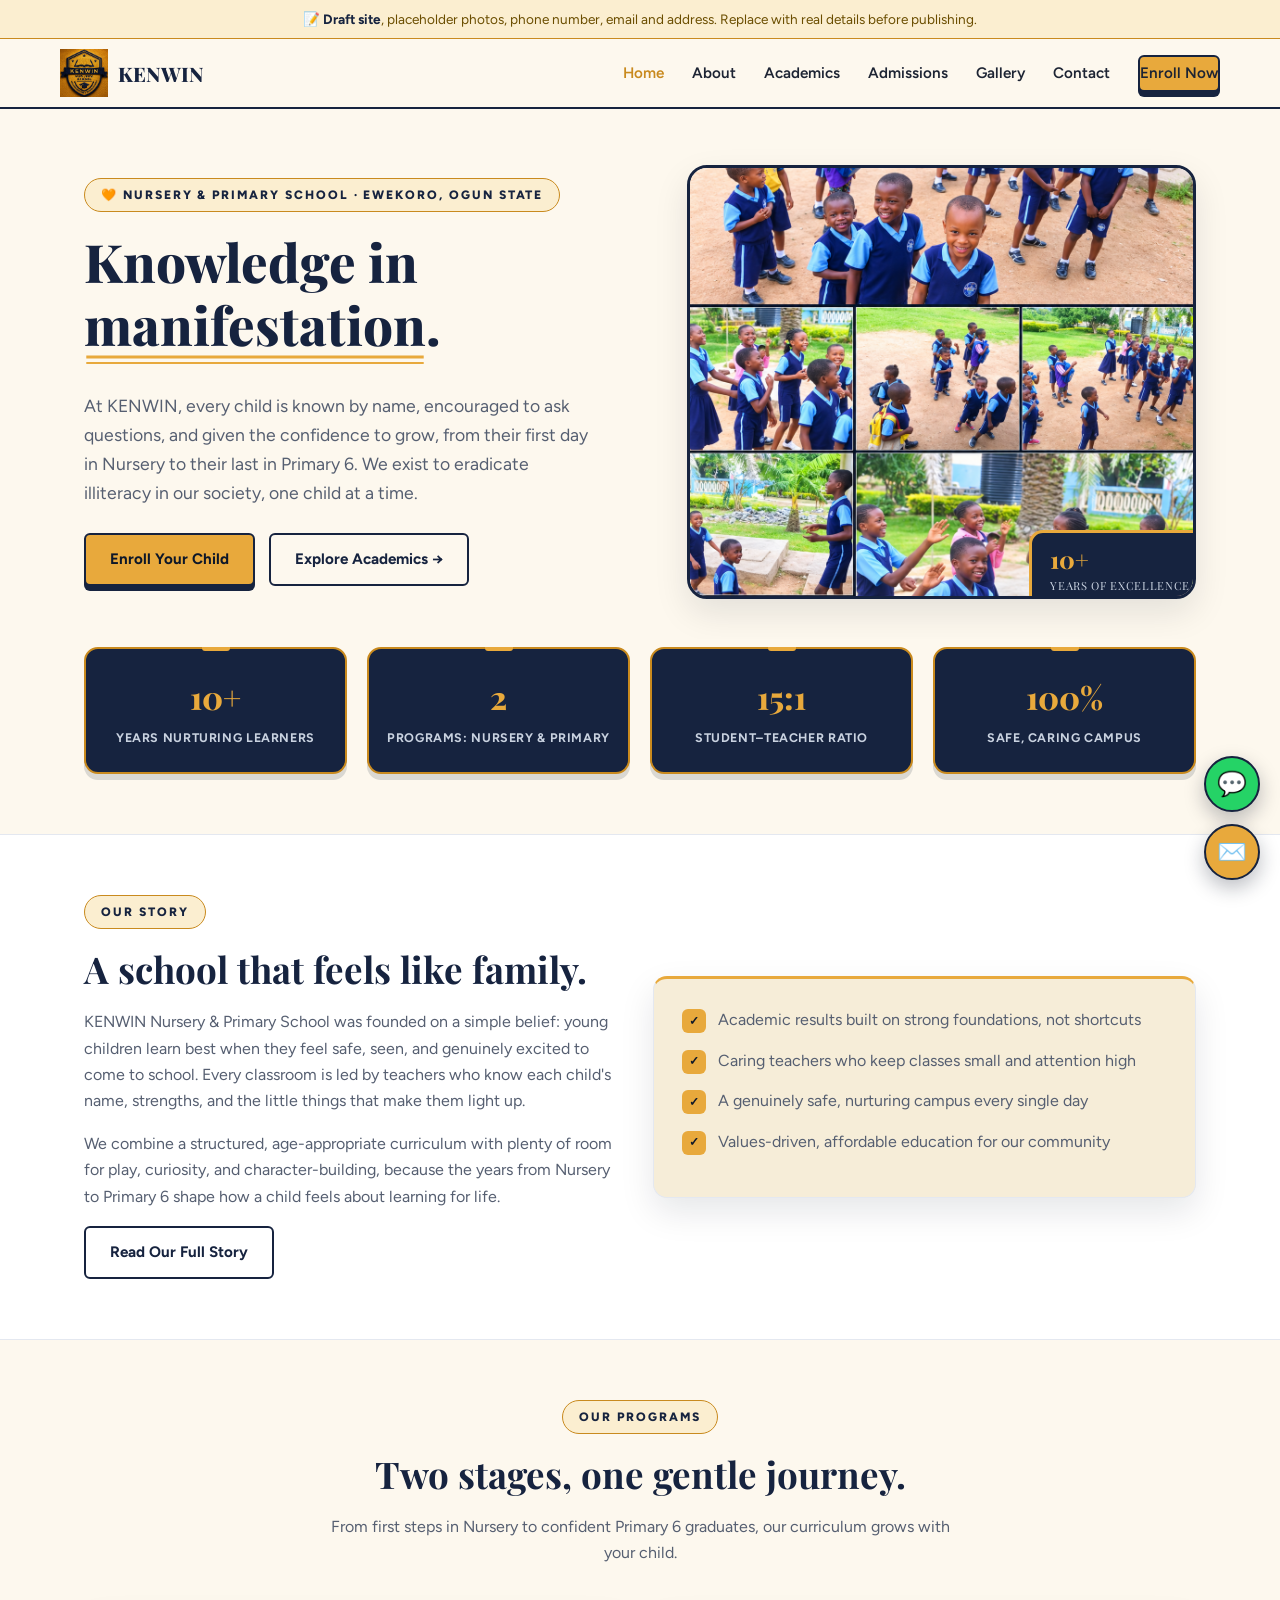
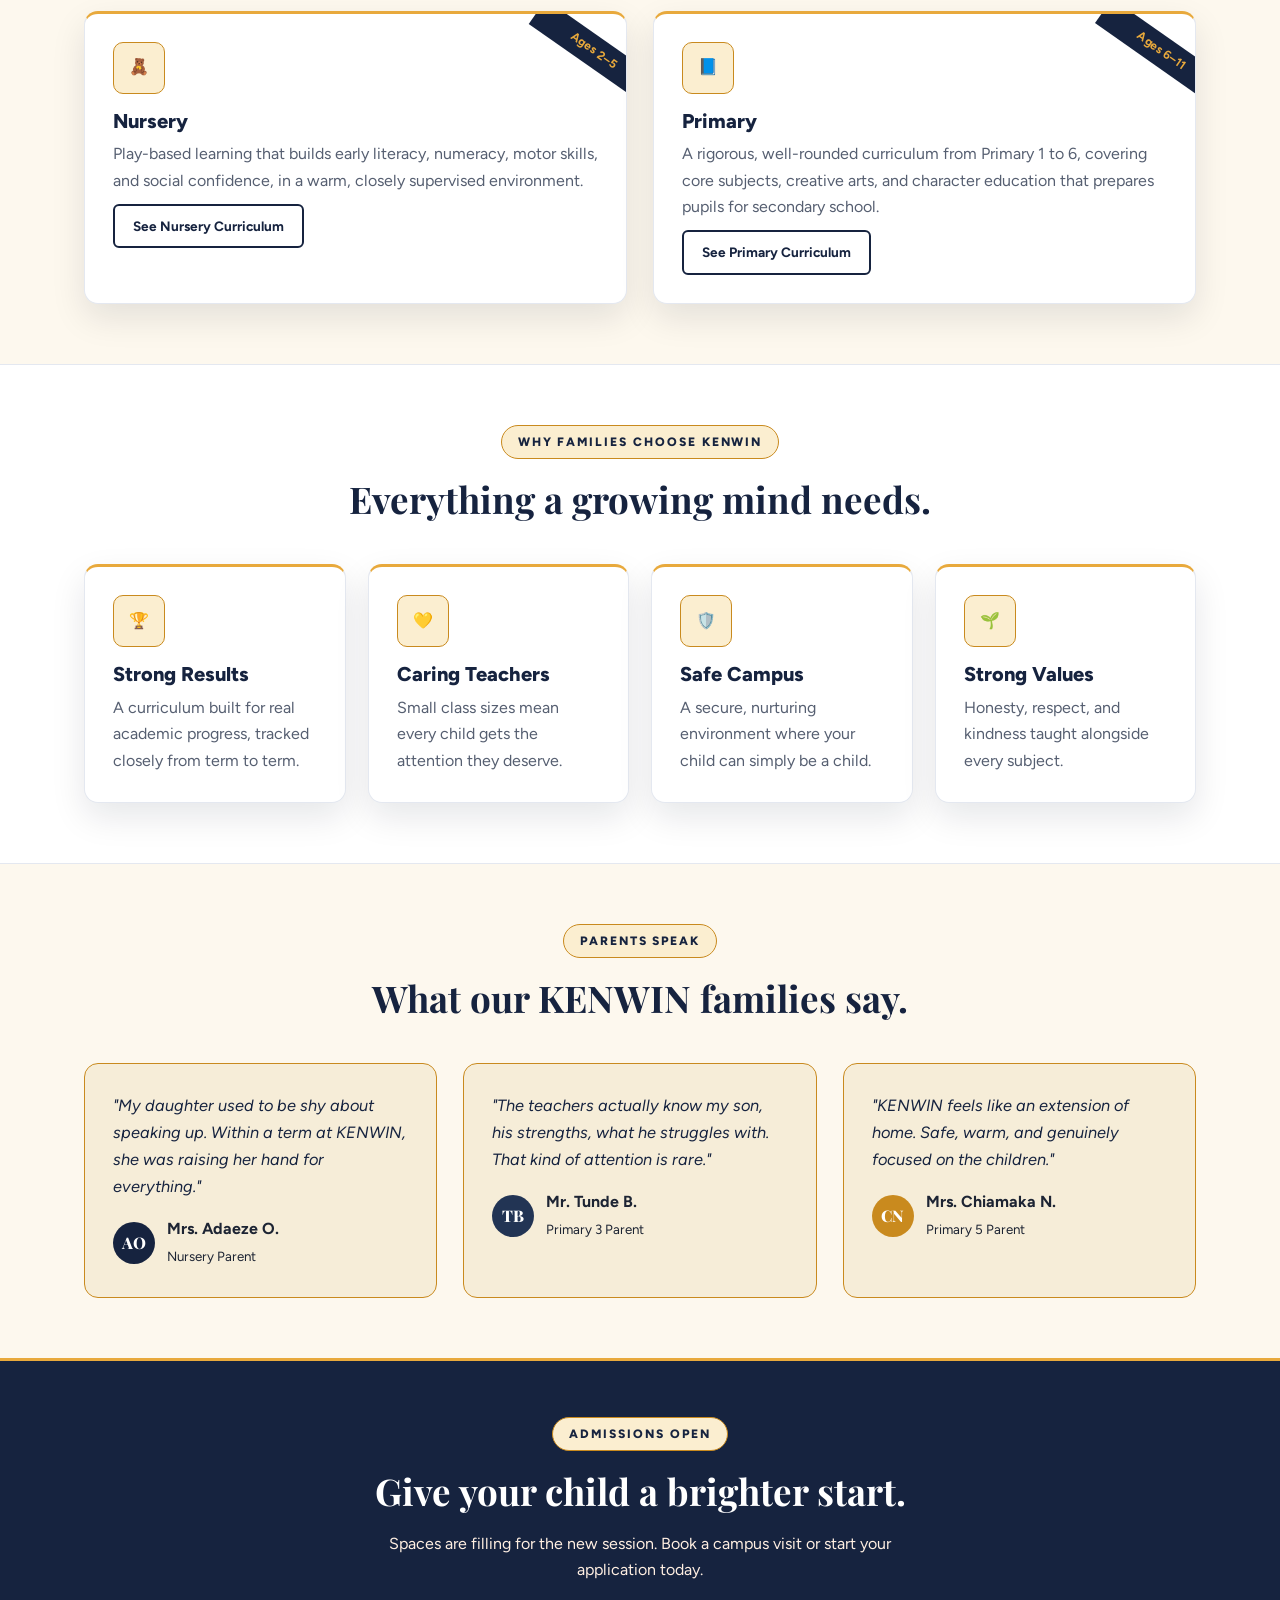
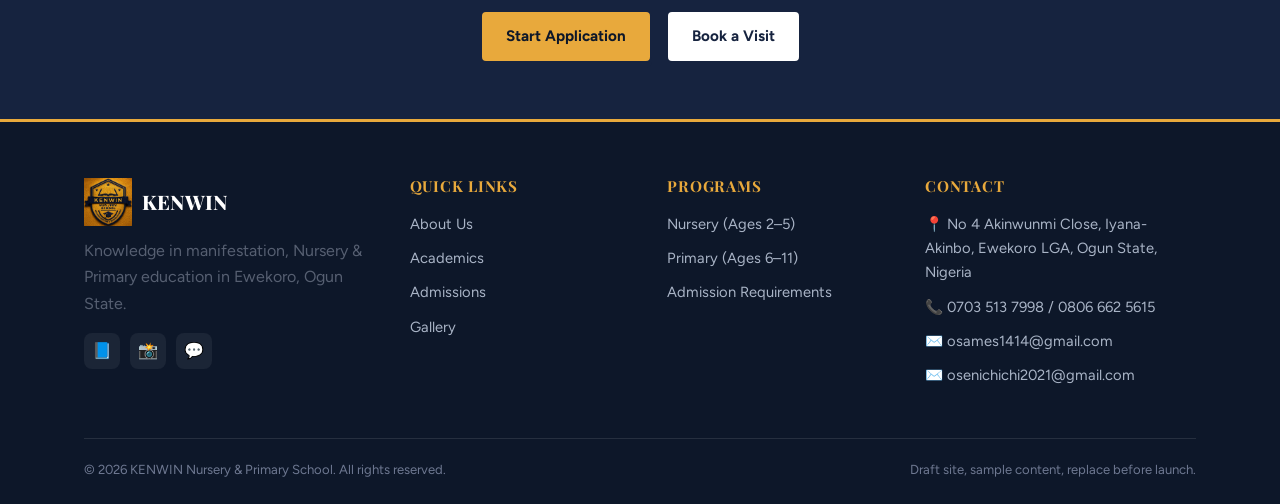
==== index.html @ 1dfef165 "Sync gallery, about, academics, and homepage hero image" ====
<!DOCTYPE html>
<html lang="en">
<head>
<meta charset="UTF-8">
<meta name="viewport" content="width=device-width, initial-scale=1.0">
<title>KENWIN Nursery & Primary School | Knowledge in Manifestation</title>
<meta name="description" content="KENWIN Nursery & Primary School, a warm, nurturing school in Ewekoro, Ogun State on a mission to eradicate illiteracy in our society.">
<link rel="preconnect" href="https://fonts.googleapis.com">
<link href="https://fonts.googleapis.com/css2?family=Playfair+Display:wght@700;800;900&family=Figtree:wght@400;500;600;700;800&display=swap" rel="stylesheet">
<link rel="stylesheet" href="styles.css">
</head>
<body>

<div class="build-notice">📝 <strong>Draft site</strong>, placeholder photos, phone number, email and address. Replace with real details before publishing.</div>

<header class="site-header">
  <div class="container nav">
    <a href="index.html" class="logo">
      <img src="images/logo.jpeg" alt="KENWIN Nursery & Primary School crest" class="logo-img"> KENWIN
    </a>
    <nav class="nav-links">
      <a href="index.html" class="active">Home</a>
      <a href="about.html">About</a>
      <a href="academics.html">Academics</a>
      <a href="admissions.html">Admissions</a>
      <a href="gallery.html">Gallery</a>
      <a href="contact.html">Contact</a>
      <a href="admissions.html" class="btn btn-primary btn-sm">Enroll Now</a>
    </nav>
    <button class="nav-toggle" aria-label="Toggle menu"><span></span><span></span><span></span></button>
  </div>
</header>

<section class="hero">
  <div class="container">
    <div class="hero-copy">
      <span class="eyebrow">🧡 Nursery &amp; Primary School · Ewekoro, Ogun State</span>
      <h1>Knowledge in
        <span class="rule-wrap">manifestation
          <svg class="rule" viewBox="0 0 300 10" preserveAspectRatio="none"><line x1="2" y1="2" x2="298" y2="2" stroke="#E8A93C" stroke-width="3"/><line x1="2" y1="8" x2="298" y2="8" stroke="#E8A93C" stroke-width="2"/></svg>
        </span>.
      </h1>
      <p class="lead">At KENWIN, every child is known by name, encouraged to ask questions, and given the confidence to grow, from their first day in Nursery to their last in Primary 6. We exist to eradicate illiteracy in our society, one child at a time.</p>
      <div class="hero-cta">
        <a href="admissions.html" class="btn btn-primary">Enroll Your Child</a>
        <a href="academics.html" class="btn btn-outline">Explore Academics →</a>
      </div>
    </div>
    <div class="hero-art">
      <div class="hero-photo">
        <img src="images/outdoor-play.jpeg" alt="KENWIN pupils playing together outdoors">
        <div class="badge-float"><span class="num">10+</span><span class="label">Years of Excellence</span></div>
      </div>
    </div>
  </div>
</section>

<div class="container">
  <div class="stat-strip">
    <div class="stat-block"><span class="num">10+</span><span class="label">Years Nurturing Learners</span></div>
    <div class="stat-block"><span class="num">2</span><span class="label">Programs: Nursery & Primary</span></div>
    <div class="stat-block"><span class="num">15:1</span><span class="label">Student–Teacher Ratio</span></div>
    <div class="stat-block"><span class="num">100%</span><span class="label">Safe, Caring Campus</span></div>
  </div>
</div>

<section class="section section-alt">
  <div class="container">
    <div class="grid-2" style="align-items:center;">
      <div>
        <span class="eyebrow">Our Story</span>
        <h2>A school that feels like family.</h2>
        <p>KENWIN Nursery & Primary School was founded on a simple belief: young children learn best when they feel safe, seen, and genuinely excited to come to school. Every classroom is led by teachers who know each child's name, strengths, and the little things that make them light up.</p>
        <p>We combine a structured, age-appropriate curriculum with plenty of room for play, curiosity, and character-building, because the years from Nursery to Primary 6 shape how a child feels about learning for life.</p>
        <a href="about.html" class="btn btn-outline">Read Our Full Story</a>
      </div>
      <div class="card" style="background:var(--cream-deep);">
        <ul class="value-list">
          <li><span class="dot">✓</span> Academic results built on strong foundations, not shortcuts</li>
          <li><span class="dot">✓</span> Caring teachers who keep classes small and attention high</li>
          <li><span class="dot">✓</span> A genuinely safe, nurturing campus every single day</li>
          <li><span class="dot">✓</span> Values-driven, affordable education for our community</li>
        </ul>
      </div>
    </div>
  </div>
</section>

<section class="section">
  <div class="container">
    <div class="section-head center">
      <span class="eyebrow">Our Programs</span>
      <h2>Two stages, one gentle journey.</h2>
      <p>From first steps in Nursery to confident Primary 6 graduates, our curriculum grows with your child.</p>
    </div>
    <div class="grid-2">
      <div class="card program-card">
        <span class="tag">Ages 2–5</span>
        <div class="icon-badge">🧸</div>
        <h3>Nursery</h3>
        <p>Play-based learning that builds early literacy, numeracy, motor skills, and social confidence, in a warm, closely supervised environment.</p>
        <a href="academics.html" class="btn btn-outline btn-sm" style="margin-top:10px;">See Nursery Curriculum</a>
      </div>
      <div class="card program-card">
        <span class="tag">Ages 6–11</span>
        <div class="icon-badge">📘</div>
        <h3>Primary</h3>
        <p>A rigorous, well-rounded curriculum from Primary 1 to 6, covering core subjects, creative arts, and character education that prepares pupils for secondary school.</p>
        <a href="academics.html" class="btn btn-outline btn-sm" style="margin-top:10px;">See Primary Curriculum</a>
      </div>
    </div>
  </div>
</section>

<section class="section section-alt">
  <div class="container">
    <div class="section-head center">
      <span class="eyebrow">Why Families Choose KENWIN</span>
      <h2>Everything a growing mind needs.</h2>
    </div>
    <div class="grid-4">
      <div class="card">
        <div class="icon-badge">🏆</div>
        <h3>Strong Results</h3>
        <p>A curriculum built for real academic progress, tracked closely from term to term.</p>
      </div>
      <div class="card">
        <div class="icon-badge">💛</div>
        <h3>Caring Teachers</h3>
        <p>Small class sizes mean every child gets the attention they deserve.</p>
      </div>
      <div class="card">
        <div class="icon-badge">🛡️</div>
        <h3>Safe Campus</h3>
        <p>A secure, nurturing environment where your child can simply be a child.</p>
      </div>
      <div class="card">
        <div class="icon-badge">🌱</div>
        <h3>Strong Values</h3>
        <p>Honesty, respect, and kindness taught alongside every subject.</p>
      </div>
    </div>
  </div>
</section>

<section class="section">
  <div class="container">
    <div class="section-head center">
      <span class="eyebrow">Parents Speak</span>
      <h2>What our KENWIN families say.</h2>
    </div>
    <div class="grid-3">
      <div class="testimonial-card">
        <p class="quote">"My daughter used to be shy about speaking up. Within a term at KENWIN, she was raising her hand for everything."</p>
        <div class="who"><div class="avatar" style="background:#16233F;">AO</div><div><strong>Mrs. Adaeze O.</strong><br><small>Nursery Parent</small></div></div>
      </div>
      <div class="testimonial-card">
        <p class="quote">"The teachers actually know my son, his strengths, what he struggles with. That kind of attention is rare."</p>
        <div class="who"><div class="avatar" style="background:#223454;">TB</div><div><strong>Mr. Tunde B.</strong><br><small>Primary 3 Parent</small></div></div>
      </div>
      <div class="testimonial-card">
        <p class="quote">"KENWIN feels like an extension of home. Safe, warm, and genuinely focused on the children."</p>
        <div class="who"><div class="avatar" style="background:#C98A1E;">CN</div><div><strong>Mrs. Chiamaka N.</strong><br><small>Primary 5 Parent</small></div></div>
      </div>
    </div>
  </div>
</section>

<section class="cta-band">
  <div class="container">
    <span class="eyebrow">Admissions Open</span>
    <h2>Give your child a brighter start.</h2>
    <p style="color:#FFEFE2; max-width:520px; margin:0 auto 24px;">Spaces are filling for the new session. Book a campus visit or start your application today.</p>
    <div class="hero-cta" style="justify-content:center;">
      <a href="admissions.html" class="btn btn-primary">Start Application</a>
      <a href="contact.html" class="btn" style="background:var(--white); border-color:var(--navy); color:var(--navy);">Book a Visit</a>
    </div>
  </div>
</section>

<footer class="site-footer">
  <div class="container">
    <div class="footer-grid">
      <div>
        <a href="index.html" class="logo">
          <img src="images/logo.jpeg" alt="KENWIN Nursery & Primary School crest" class="logo-img"> KENWIN
        </a>
        <p style="margin-top:12px; max-width:28ch;">Knowledge in manifestation, Nursery & Primary education in Ewekoro, Ogun State.</p>
        <div class="social-row">
          <a href="#" aria-label="Facebook">📘</a>
          <a href="#" aria-label="Instagram">📸</a>
          <a href="#" aria-label="WhatsApp">💬</a>
        </div>
      </div>
      <div>
        <h4>Quick Links</h4>
        <ul class="footer-links">
          <li><a href="about.html">About Us</a></li>
          <li><a href="academics.html">Academics</a></li>
          <li><a href="admissions.html">Admissions</a></li>
          <li><a href="gallery.html">Gallery</a></li>
        </ul>
      </div>
      <div>
        <h4>Programs</h4>
        <ul class="footer-links">
          <li><a href="academics.html">Nursery (Ages 2–5)</a></li>
          <li><a href="academics.html">Primary (Ages 6–11)</a></li>
          <li><a href="admissions.html">Admission Requirements</a></li>
        </ul>
      </div>
      <div>
        <h4>Contact</h4>
        <ul class="footer-links">
          <li>📍 No 4 Akinwunmi Close, Iyana-Akinbo, Ewekoro LGA, Ogun State, Nigeria</li>
          <li>📞 0703 513 7998 / 0806 662 5615</li>
          <li>✉️ osames1414@gmail.com</li>
          <li>✉️ osenichichi2021@gmail.com</li>
        </ul>
      </div>
    </div>
    <div class="footer-bottom">
      <span>© 2026 KENWIN Nursery & Primary School. All rights reserved.</span>
      <span>Draft site, sample content, replace before launch.</span>
    </div>
  </div>
</footer>

<div class="floating-actions">
  <a href="https://wa.me/2347035137998" target="_blank" rel="noopener noreferrer" class="fab fab-whatsapp" aria-label="Chat with us on WhatsApp" title="Chat on WhatsApp">💬</a>
  <a href="mailto:osames1414@gmail.com?cc=osenichichi2021@gmail.com" class="fab fab-mail" aria-label="Email us" title="Email us">✉️</a>
</div>

<script src="script.js"></script>
</body>
</html>
---- styles.css ----
/* =========================================================
   KENWIN NURSERY & PRIMARY SCHOOL — design system v2
   Palette: navy + gold, matching the school crest
   Signature: shield-badge stats + gold ribbon rules (echoes the crest)
   ========================================================= */

:root {
  /* colour — drawn from the crest */
  --navy: #16233F;
  --navy-deep: #0D1729;
  --navy-mid: #223454;
  --gold: #E8A93C;
  --gold-deep: #C98A1E;
  --gold-light: #F7D588;
  --gold-tint: #FBEED0;
  --navy-tint: #E4E8F0;
  --cream: #FDF8EE;
  --cream-deep: #F6EDD8;
  --ink: #1D2433;
  --ink-soft: #565F71;
  --white: #FFFFFF;

  /* type */
  --font-display: "Playfair Display", "Georgia", serif;
  --font-body: "Figtree", "Segoe UI", sans-serif;

  /* shape */
  --radius-lg: 20px;
  --radius-md: 14px;
  --radius-sm: 8px;
  --shadow-block: 0 6px 0 rgba(13,23,41,0.14);
  --shadow-card: 0 14px 34px rgba(13,23,41,0.10);
}

* { box-sizing: border-box; }
html { scroll-behavior: smooth; }

body {
  margin: 0;
  font-family: var(--font-body);
  color: var(--ink);
  background: var(--cream);
  line-height: 1.65;
  -webkit-font-smoothing: antialiased;
}

img, svg { max-width: 100%; display: block; }
a { color: inherit; text-decoration: none; }
ul { margin: 0; padding: 0; list-style: none; }

h1, h2, h3, h4 {
  font-family: var(--font-display);
  font-weight: 700;
  line-height: 1.18;
  margin: 0 0 0.5em;
  color: var(--navy);
}

h1 { font-size: clamp(2.2rem, 5vw, 3.3rem); font-weight: 800; }
h2 { font-size: clamp(1.7rem, 3.4vw, 2.3rem); }
h3 { font-size: 1.25rem; font-family: var(--font-body); font-weight: 800; }
p { margin: 0 0 1em; color: var(--ink-soft); }

.container {
  width: 100%;
  max-width: 1160px;
  margin: 0 auto;
  padding: 0 24px;
}

.eyebrow {
  display: inline-flex;
  align-items: center;
  gap: 8px;
  font-family: var(--font-body);
  font-weight: 800;
  font-size: 0.76rem;
  letter-spacing: 0.16em;
  text-transform: uppercase;
  color: var(--navy);
  background: var(--gold-tint);
  border: 1px solid var(--gold-deep);
  padding: 6px 16px;
  border-radius: 100px;
  margin-bottom: 18px;
}
.eyebrow.navy { color: var(--white); background: var(--navy); border-color: var(--navy); }
.eyebrow.light { color: var(--white); background: rgba(255,255,255,0.14); border-color: rgba(255,255,255,0.35); }

/* heading rule — the signature mark, echoes the crest's ribbon lines */
.rule-wrap { position: relative; display: inline-block; padding-bottom: 10px; }
.rule-wrap svg.rule { position: absolute; left: 0; bottom: 0; width: 100%; height: 10px; }

/* ---------- header / nav ---------- */
.site-header {
  position: sticky;
  top: 0;
  z-index: 50;
  background: rgba(253,248,238,0.94);
  backdrop-filter: blur(6px);
  border-bottom: 2px solid var(--navy);
}
.nav {
  display: flex;
  align-items: center;
  justify-content: space-between;
  padding: 10px 0;
}
.logo {
  display: flex;
  align-items: center;
  gap: 10px;
  font-family: var(--font-display);
  font-weight: 800;
  font-size: 1.25rem;
  color: var(--navy);
}
.logo-img { width: 48px; height: 48px; object-fit: contain; flex-shrink: 0; }

.nav-links {
  display: flex;
  align-items: center;
  gap: 28px;
}
.nav-links a {
  font-weight: 600;
  font-size: 0.95rem;
  color: var(--ink);
  padding: 4px 0;
}
.nav-links a.active,
.nav-links a:hover { color: var(--gold-deep); }

.btn {
  display: inline-flex;
  align-items: center;
  gap: 8px;
  font-family: var(--font-body);
  font-weight: 700;
  font-size: 0.95rem;
  padding: 12px 24px;
  border-radius: 6px;
  border: 2px solid var(--navy);
  cursor: pointer;
  transition: transform 0.15s ease, background 0.15s ease;
}
.btn:hover { transform: translateY(-2px); }
.btn-primary { background: var(--gold); color: var(--navy-deep); box-shadow: 0 5px 0 var(--navy); }
.btn-primary:hover { background: var(--gold-light); }
.btn-primary:active { transform: translateY(2px); box-shadow: 0 3px 0 var(--navy); }
.btn-outline { background: transparent; color: var(--navy); }
.btn-outline:hover { background: var(--gold-tint); }
.btn-sm { padding: 9px 18px; font-size: 0.85rem; }

.nav-toggle {
  display: none;
  flex-direction: column;
  gap: 5px;
  background: none;
  border: none;
  cursor: pointer;
  padding: 6px;
}
.nav-toggle span { width: 26px; height: 3px; background: var(--navy); border-radius: 2px; }

/* ---------- hero ---------- */
.hero { padding: 56px 0 40px; position: relative; overflow: hidden; }
.hero .container { display: grid; grid-template-columns: 1.05fr 0.95fr; gap: 40px; align-items: center; }
.hero-copy p.lead { font-size: 1.1rem; max-width: 46ch; }
.hero-cta { display: flex; gap: 14px; flex-wrap: wrap; margin-top: 26px; }
.hero-art { position: relative; }
.hero-photo {
  border-radius: var(--radius-lg);
  border: 3px solid var(--navy);
  overflow: hidden;
  box-shadow: var(--shadow-card);
  position: relative;
}
.hero-photo img { width: 100%; height: 100%; object-fit: cover; aspect-ratio: 4/3.4; }
.hero-photo .badge-float {
  position: absolute; bottom: -18px; right: -18px;
  background: var(--navy); color: var(--white);
  border: 3px solid var(--gold);
  border-radius: var(--radius-md);
  padding: 14px 18px;
  box-shadow: var(--shadow-block);
  font-family: var(--font-display);
}
.badge-float .num { font-size: 1.5rem; font-weight: 800; color: var(--gold); display: block; line-height: 1; }
.badge-float .label { font-size: 0.7rem; text-transform: uppercase; letter-spacing: 0.06em; color: #C9D2E0; }

.page-hero {
  padding: 52px 0 40px;
  text-align: center;
  background: var(--navy);
  border-bottom: 3px solid var(--gold);
}
.page-hero .container { max-width: 780px; }
.page-hero h1, .page-hero p { color: var(--white); }
.page-hero p.lead { color: #C9D2E0; }

/* ---------- shield stat badges (signature) ---------- */
.stat-strip {
  display: grid;
  grid-template-columns: repeat(4, 1fr);
  gap: 20px;
  margin: 8px 0 60px;
}
.stat-block {
  background: var(--navy);
  border: 2px solid var(--gold-deep);
  border-radius: var(--radius-md);
  padding: 22px 16px;
  text-align: center;
  box-shadow: var(--shadow-block);
  position: relative;
}
.stat-block::before {
  content: "";
  position: absolute; top: -2px; left: 50%; transform: translateX(-50%);
  width: 28px; height: 4px; background: var(--gold); border-radius: 0 0 3px 3px;
}
.stat-block .num {
  font-family: var(--font-display);
  font-weight: 800;
  font-size: 2rem;
  color: var(--gold);
  display: block;
}
.stat-block .label {
  font-size: 0.78rem;
  font-weight: 700;
  color: #C9D2E0;
  text-transform: uppercase;
  letter-spacing: 0.05em;
}

/* ---------- sections ---------- */
.section { padding: 60px 0; }
.section-head { max-width: 640px; margin-bottom: 44px; }
.section-head.center { margin-left: auto; margin-right: auto; text-align: center; }
.section-alt { background: var(--white); border-top: 1px solid var(--navy-tint); border-bottom: 1px solid var(--navy-tint); }
.section-navy { background: var(--navy); color: var(--white); border-top: 3px solid var(--gold); border-bottom: 3px solid var(--gold); }
.section-navy h2, .section-navy h3 { color: var(--white); }
.section-navy p { color: #C9D2E0; }

/* ---------- program / feature cards ---------- */
.grid-2 { display: grid; grid-template-columns: 1fr 1fr; gap: 26px; }
.grid-3 { display: grid; grid-template-columns: repeat(3, 1fr); gap: 26px; }
.grid-4 { display: grid; grid-template-columns: repeat(4, 1fr); gap: 22px; }

.card {
  background: var(--white);
  border: 1px solid var(--navy-tint);
  border-top: 3px solid var(--gold);
  border-radius: var(--radius-md);
  padding: 28px;
  box-shadow: var(--shadow-card);
}
.card .icon-badge {
  width: 52px; height: 52px;
  border-radius: 10px;
  display: flex; align-items: center; justify-content: center;
  margin-bottom: 16px;
  background: var(--gold-tint);
  border: 1px solid var(--gold-deep);
}
.card h3 { margin-bottom: 8px; color: var(--navy); }
.card p { margin-bottom: 0; }

.program-card { position: relative; overflow: hidden; }
.program-card .tag {
  position: absolute; top: 22px; right: -36px;
  background: var(--navy);
  color: var(--gold);
  font-weight: 700; font-size: 0.75rem;
  padding: 5px 42px;
  transform: rotate(35deg);
}

.value-list li {
  display: flex; gap: 12px; align-items: flex-start;
  margin-bottom: 14px; color: var(--ink-soft);
}
.value-list .dot {
  flex-shrink: 0; width: 24px; height: 24px; border-radius: 6px;
  background: var(--gold); color: var(--navy-deep);
  display: flex; align-items: center; justify-content: center;
  font-size: 0.78rem; font-weight: 800; margin-top: 2px;
}

/* ---------- testimonial ---------- */
.testimonial-card {
  background: var(--cream-deep);
  border: 1px solid var(--gold-deep);
  border-radius: var(--radius-md);
  padding: 28px;
}
.testimonial-card .quote { font-size: 1.02rem; color: var(--navy); font-style: italic; }
.testimonial-card .who { display: flex; align-items: center; gap: 12px; margin-top: 16px; }
.avatar {
  width: 42px; height: 42px; border-radius: 50%;
  display: flex; align-items: center; justify-content: center;
  font-weight: 800; color: var(--white); font-family: var(--font-display);
  background: var(--navy);
}

/* ---------- timeline / steps ---------- */
.steps { display: grid; gap: 16px; }
.step {
  display: grid; grid-template-columns: 56px 1fr; gap: 18px;
  background: var(--white); border: 1px solid var(--navy-tint); border-left: 4px solid var(--gold);
  border-radius: var(--radius-md); padding: 20px;
}
.step .step-num {
  width: 52px; height: 52px; border-radius: 10px;
  background: var(--navy); color: var(--gold);
  display: flex; align-items: center; justify-content: center;
  font-family: var(--font-display); font-weight: 800; font-size: 1.25rem;
}

/* ---------- FAQ ---------- */
.faq-item {
  border: 1px solid var(--navy-tint);
  border-left: 3px solid var(--gold);
  border-radius: var(--radius-md);
  margin-bottom: 14px;
  background: var(--white);
  overflow: hidden;
}
.faq-item summary {
  cursor: pointer;
  padding: 18px 22px;
  font-weight: 700;
  color: var(--navy);
  list-style: none;
  display: flex;
  justify-content: space-between;
  align-items: center;
}
.faq-item summary::-webkit-details-marker { display: none; }
.faq-item summary::after {
  content: "+";
  font-size: 1.4rem;
  color: var(--gold-deep);
  transition: transform 0.2s ease;
}
.faq-item[open] summary::after { transform: rotate(45deg); }
.faq-item .faq-body { padding: 0 22px 20px; color: var(--ink-soft); }

/* ---------- gallery ---------- */
.gallery-grid { display: grid; grid-template-columns: repeat(3, 1fr); gap: 18px; }
.gallery-tile {
  aspect-ratio: 4/3;
  border-radius: var(--radius-md);
  border: 1px solid var(--navy-tint);
  overflow: hidden;
  position: relative;
}
.gallery-tile img { width: 100%; height: 100%; object-fit: cover; }
.gallery-tile.placeholder {
  display: flex; align-items: center; justify-content: center;
  text-align: center; padding: 16px;
  font-weight: 700; color: var(--white);
  border: 2px dashed var(--gold-deep);
}
.gallery-tile .cap {
  position: absolute; bottom: 0; left: 0; right: 0;
  background: linear-gradient(transparent, rgba(13,23,41,0.85));
  color: var(--white); font-weight: 700; font-size: 0.85rem;
  padding: 26px 14px 10px;
}

/* ---------- contact / form ---------- */
.contact-grid { display: grid; grid-template-columns: 1fr 1fr; gap: 40px; align-items: start; }
.form-field { margin-bottom: 18px; }
.form-field label { display: block; font-weight: 700; font-size: 0.88rem; margin-bottom: 6px; color: var(--navy); }
.form-field input, .form-field select, .form-field textarea {
  width: 100%;
  padding: 12px 14px;
  border: 1px solid var(--navy-tint);
  border-radius: var(--radius-sm);
  font-family: var(--font-body);
  font-size: 0.95rem;
  background: var(--cream);
  color: var(--ink);
}
.form-field textarea { resize: vertical; min-height: 110px; }
.info-line { display: flex; gap: 14px; margin-bottom: 20px; align-items: flex-start; }
.info-line .ic {
  width: 40px; height: 40px; border-radius: 10px; flex-shrink: 0;
  background: var(--gold-tint); border: 1px solid var(--gold-deep);
  display: flex; align-items: center; justify-content: center;
}

/* ---------- CTA band ---------- */
.cta-band {
  background: var(--navy);
  border-top: 3px solid var(--gold);
  border-bottom: 3px solid var(--gold);
  padding: 56px 0;
  text-align: center;
  color: var(--white);
}
.cta-band h2 { color: var(--white); }
.cta-band .btn-primary { background: var(--gold); color: var(--navy-deep); }

/* ---------- footer ---------- */
.site-footer { background: var(--navy-deep); color: #A9B4C6; padding: 56px 0 24px; }
.footer-grid { display: grid; grid-template-columns: 1.3fr 1fr 1fr 1.2fr; gap: 32px; margin-bottom: 40px; }
.site-footer h4 { color: var(--gold); font-size: 0.95rem; margin-bottom: 16px; text-transform: uppercase; letter-spacing: 0.05em; }
.site-footer a { color: #A9B4C6; }
.site-footer a:hover { color: var(--gold); }
.site-footer .logo { color: var(--white); }
.footer-links li { margin-bottom: 10px; font-size: 0.92rem; }
.footer-bottom {
  border-top: 1px solid rgba(255,255,255,0.1);
  padding-top: 20px;
  font-size: 0.82rem;
  display: flex; justify-content: space-between; flex-wrap: wrap; gap: 10px;
  color: #6E7891;
}
.social-row { display: flex; gap: 10px; margin-top: 6px; }
.social-row a {
  width: 36px; height: 36px; border-radius: 8px;
  background: rgba(255,255,255,0.06);
  display: flex; align-items: center; justify-content: center;
}

/* ---------- notice banner (placeholder disclosure) ---------- */
.build-notice { background: var(--gold-tint); border-bottom: 1px solid var(--gold-deep); font-size: 0.85rem; text-align: center; padding: 8px 16px; color: #6B4E00; }
.build-notice strong { color: var(--navy); }

/* ---------- floating WhatsApp / email buttons ---------- */
.floating-actions {
  position: fixed;
  right: 20px;
  bottom: 20px;
  display: flex;
  flex-direction: column;
  gap: 12px;
  z-index: 90;
}
.fab {
  width: 56px;
  height: 56px;
  border-radius: 50%;
  display: flex;
  align-items: center;
  justify-content: center;
  font-size: 1.5rem;
  text-decoration: none;
  border: 2px solid var(--navy);
  box-shadow: 0 8px 20px rgba(13,23,41,0.28);
  transition: transform 0.15s ease, box-shadow 0.15s ease;
}
.fab:hover {
  transform: translateY(-3px) scale(1.06);
  box-shadow: 0 12px 26px rgba(13,23,41,0.32);
}
.fab-whatsapp { background: #25D366; }
.fab-mail { background: var(--gold); }

@media (max-width: 640px) {
  .floating-actions { right: 14px; bottom: 14px; gap: 10px; }
  .fab { width: 48px; height: 48px; font-size: 1.25rem; }
}

/* ---------- responsive ---------- */
@media (max-width: 920px) {
  .hero .container { grid-template-columns: 1fr; }
  .hero-art { order: -1; max-width: 420px; margin: 0 auto 10px; }
  .grid-2, .grid-3, .grid-4 { grid-template-columns: 1fr 1fr; }
  .stat-strip { grid-template-columns: 1fr 1fr; }
  .footer-grid { grid-template-columns: 1fr 1fr; }
  .contact-grid { grid-template-columns: 1fr; }
  .gallery-grid { grid-template-columns: 1fr 1fr; }
}
@media (max-width: 640px) {
  .nav-links { position: fixed; top: 68px; left: 0; right: 0; background: var(--cream);
    flex-direction: column; align-items: flex-start; padding: 20px 24px;
    border-bottom: 2px solid var(--navy); gap: 16px; display: none; }
  .nav-links.open { display: flex; }
  .nav-toggle { display: flex; }
  .nav .btn-primary.btn-sm { display: none; }
  .nav-links .btn { width: 100%; justify-content: center; }
  .grid-2, .grid-3, .grid-4 { grid-template-columns: 1fr; }
  .stat-strip { grid-template-columns: 1fr 1fr; }
  .footer-grid { grid-template-columns: 1fr; }
  .gallery-grid { grid-template-columns: 1fr 1fr; }
  .footer-bottom { flex-direction: column; }
}

@media (prefers-reduced-motion: reduce) {
  html { scroll-behavior: auto; }
  * { transition: none !important; animation: none !important; }
}
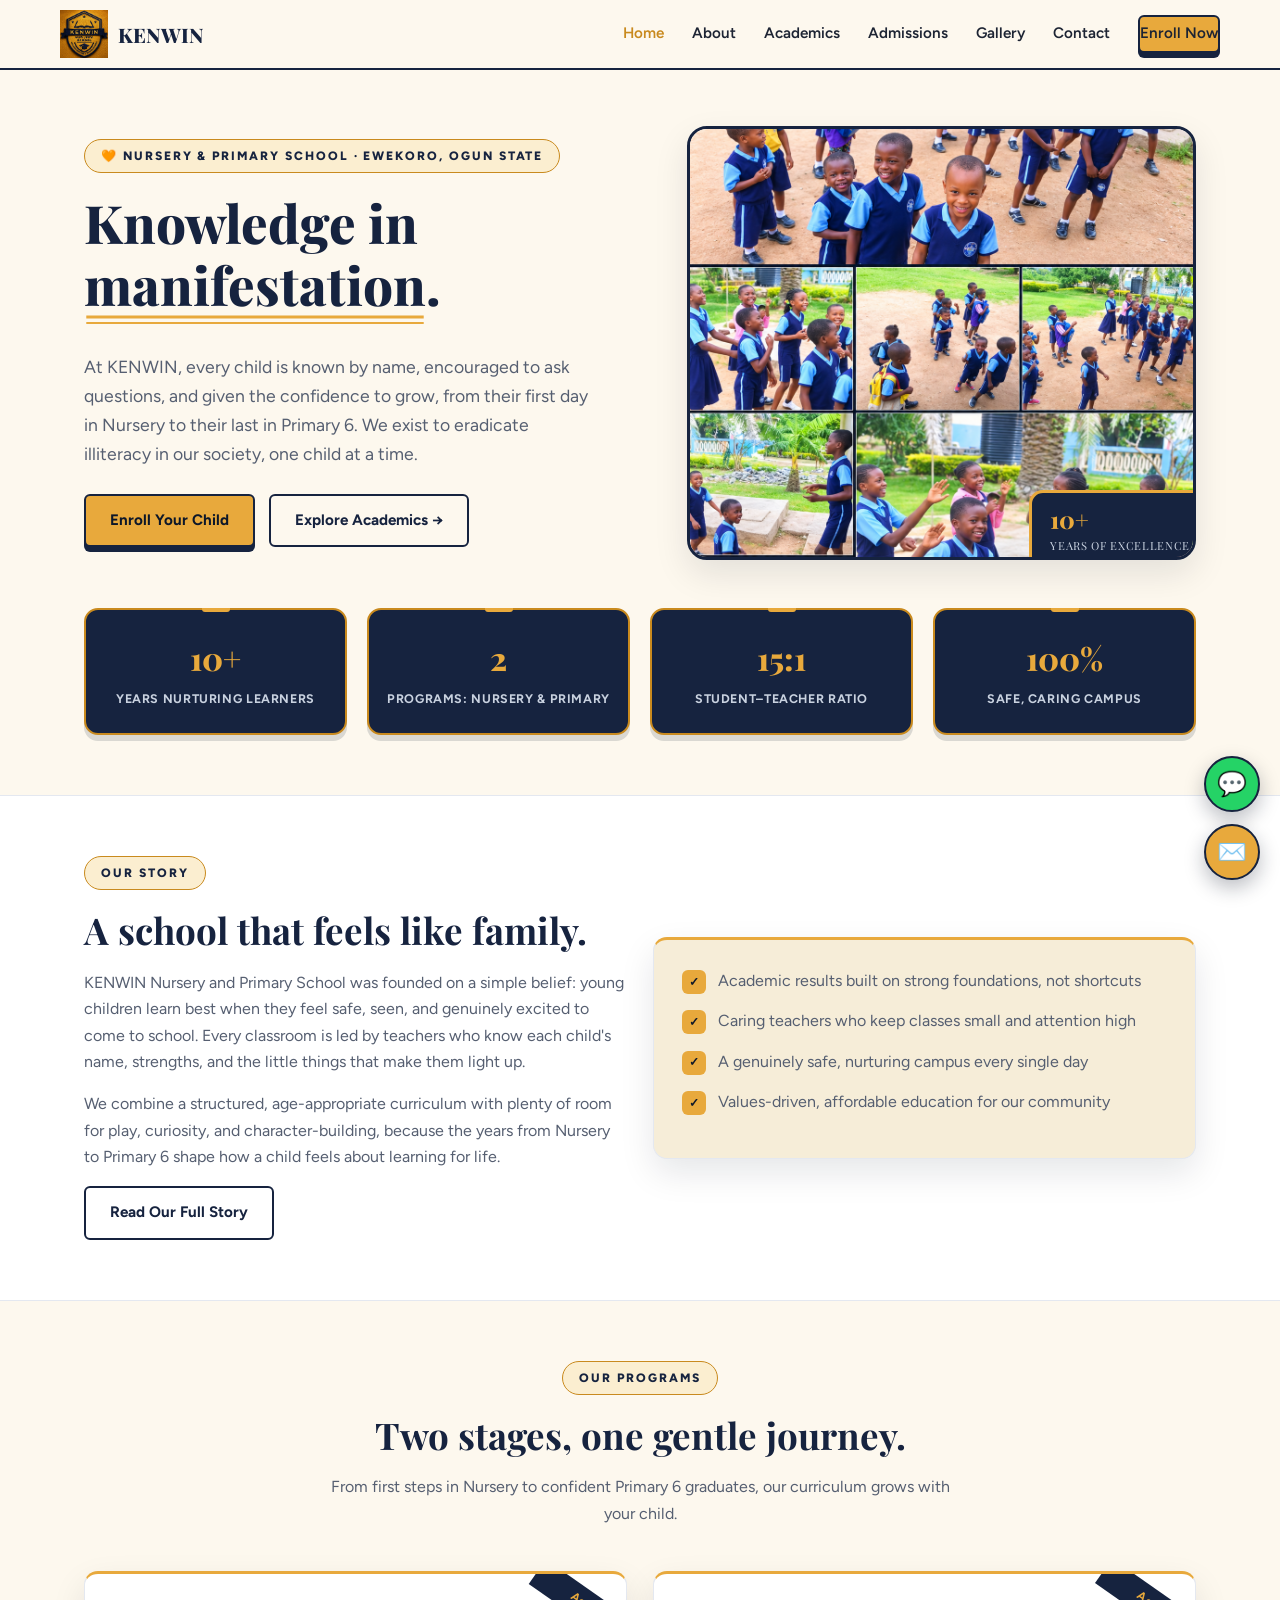
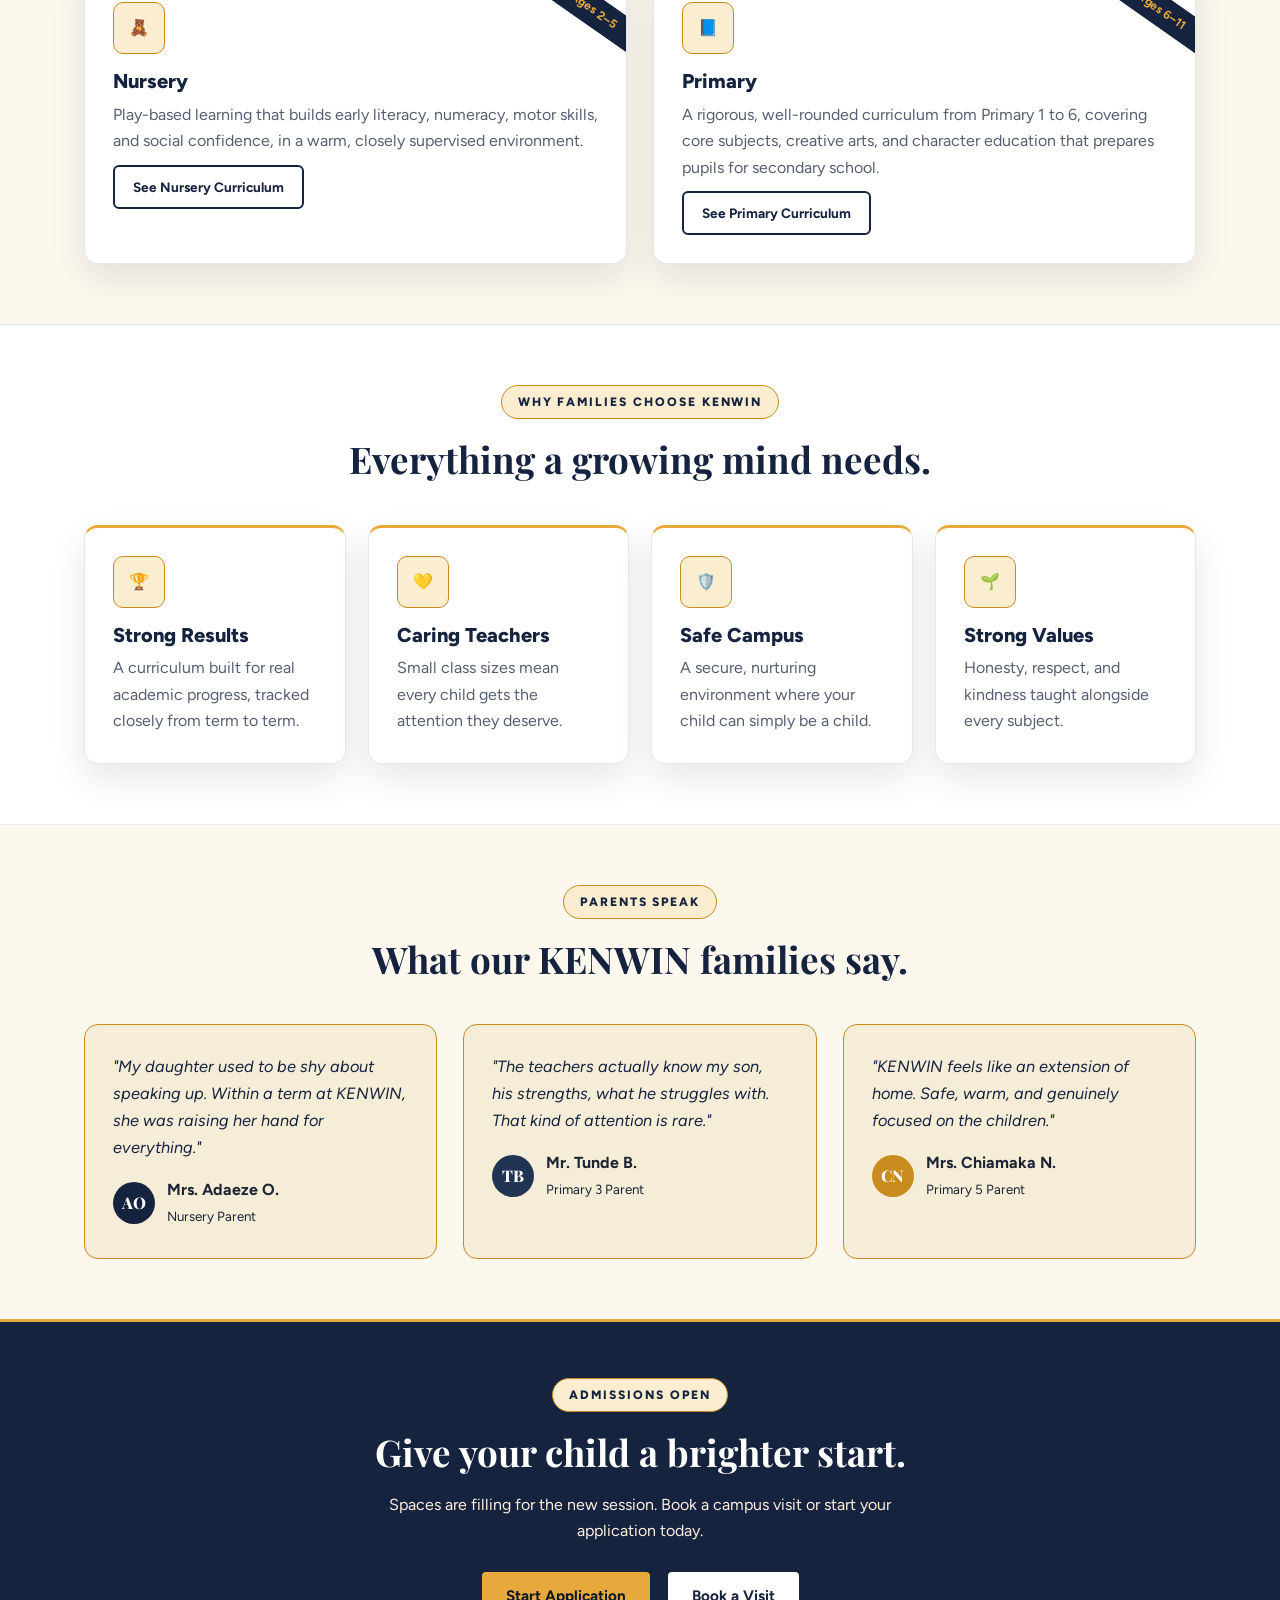
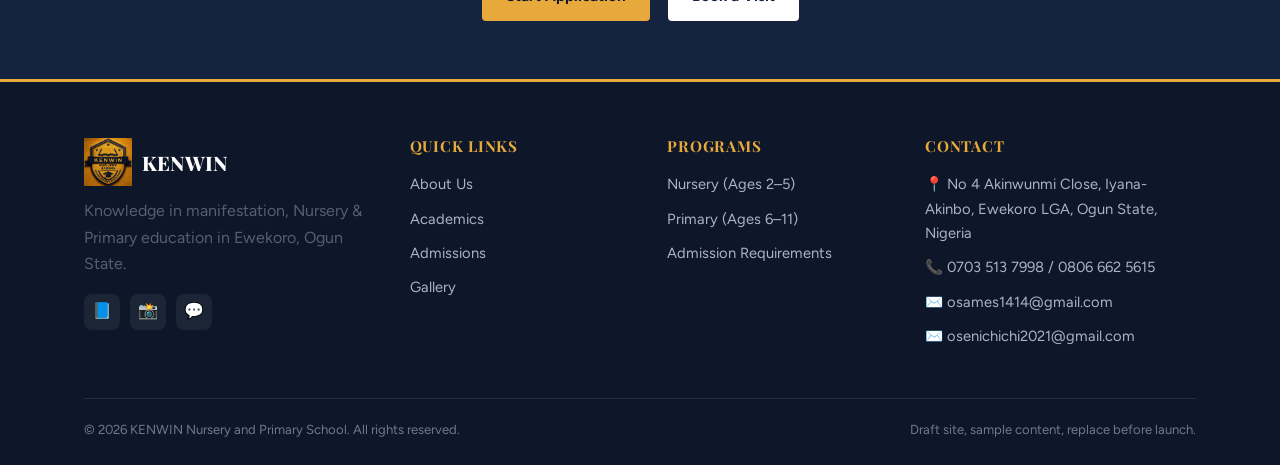
==== commit 9b977c90: "Change name to and, remove draft banner, fix gallery sync" ====
--- a/index.html
+++ b/index.html
@@ -3,20 +3,19 @@
 <head>
 <meta charset="UTF-8">
 <meta name="viewport" content="width=device-width, initial-scale=1.0">
-<title>KENWIN Nursery & Primary School | Knowledge in Manifestation</title>
-<meta name="description" content="KENWIN Nursery & Primary School, a warm, nurturing school in Ewekoro, Ogun State on a mission to eradicate illiteracy in our society.">
+<title>KENWIN Nursery and Primary School | Knowledge in Manifestation</title>
+<meta name="description" content="KENWIN Nursery and Primary School, a warm, nurturing school in Ewekoro, Ogun State on a mission to eradicate illiteracy in our society.">
 <link rel="preconnect" href="https://fonts.googleapis.com">
 <link href="https://fonts.googleapis.com/css2?family=Playfair+Display:wght@700;800;900&family=Figtree:wght@400;500;600;700;800&display=swap" rel="stylesheet">
 <link rel="stylesheet" href="styles.css">
 </head>
 <body>
 
-<div class="build-notice">📝 <strong>Draft site</strong>, placeholder photos, phone number, email and address. Replace with real details before publishing.</div>
 
 <header class="site-header">
   <div class="container nav">
     <a href="index.html" class="logo">
-      <img src="images/logo.jpeg" alt="KENWIN Nursery & Primary School crest" class="logo-img"> KENWIN
+      <img src="images/logo.jpeg" alt="KENWIN Nursery and Primary School crest" class="logo-img"> KENWIN
     </a>
     <nav class="nav-links">
       <a href="index.html" class="active">Home</a>
@@ -70,7 +69,7 @@
       <div>
         <span class="eyebrow">Our Story</span>
         <h2>A school that feels like family.</h2>
-        <p>KENWIN Nursery & Primary School was founded on a simple belief: young children learn best when they feel safe, seen, and genuinely excited to come to school. Every classroom is led by teachers who know each child's name, strengths, and the little things that make them light up.</p>
+        <p>KENWIN Nursery and Primary School was founded on a simple belief: young children learn best when they feel safe, seen, and genuinely excited to come to school. Every classroom is led by teachers who know each child's name, strengths, and the little things that make them light up.</p>
         <p>We combine a structured, age-appropriate curriculum with plenty of room for play, curiosity, and character-building, because the years from Nursery to Primary 6 shape how a child feels about learning for life.</p>
         <a href="about.html" class="btn btn-outline">Read Our Full Story</a>
       </div>
@@ -183,7 +182,7 @@
     <div class="footer-grid">
       <div>
         <a href="index.html" class="logo">
-          <img src="images/logo.jpeg" alt="KENWIN Nursery & Primary School crest" class="logo-img"> KENWIN
+          <img src="images/logo.jpeg" alt="KENWIN Nursery and Primary School crest" class="logo-img"> KENWIN
         </a>
         <p style="margin-top:12px; max-width:28ch;">Knowledge in manifestation, Nursery & Primary education in Ewekoro, Ogun State.</p>
         <div class="social-row">
@@ -220,7 +219,7 @@
       </div>
     </div>
     <div class="footer-bottom">
-      <span>© 2026 KENWIN Nursery & Primary School. All rights reserved.</span>
+      <span>© 2026 KENWIN Nursery and Primary School. All rights reserved.</span>
       <span>Draft site, sample content, replace before launch.</span>
     </div>
   </div>
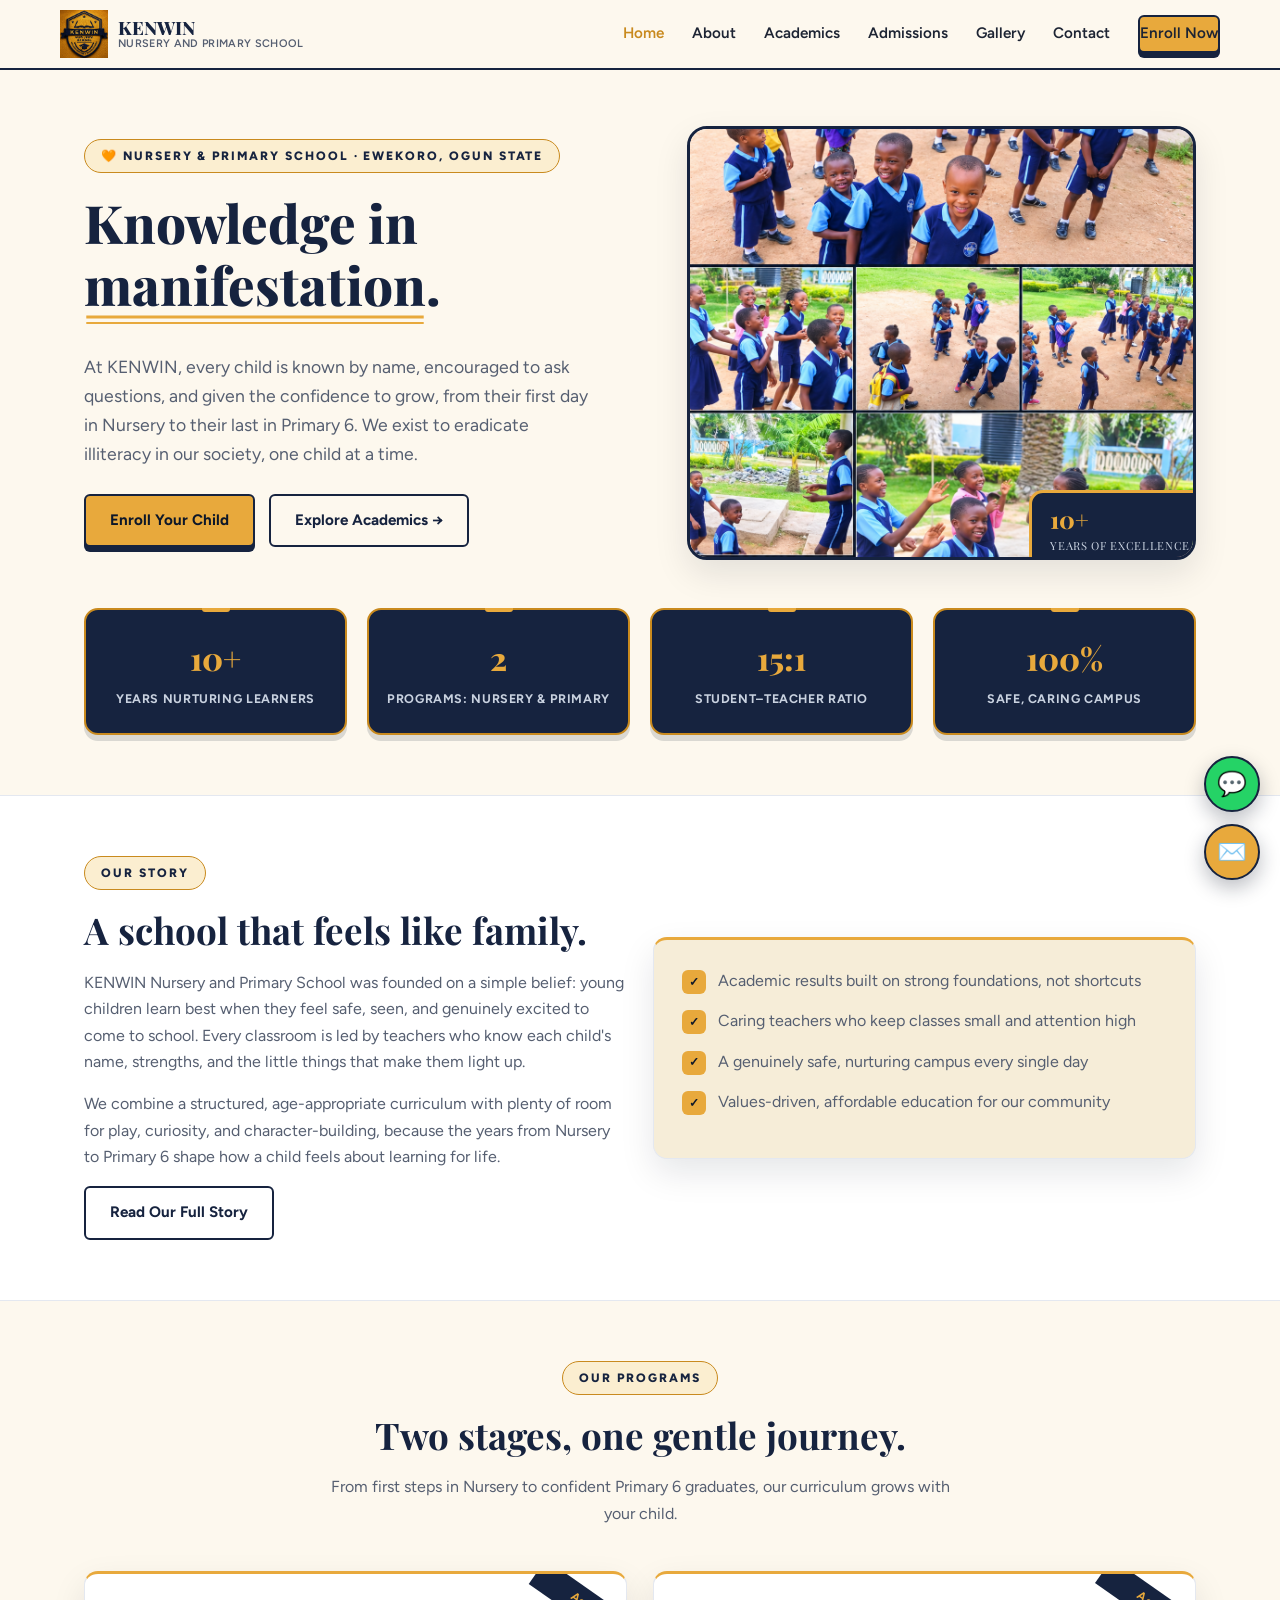
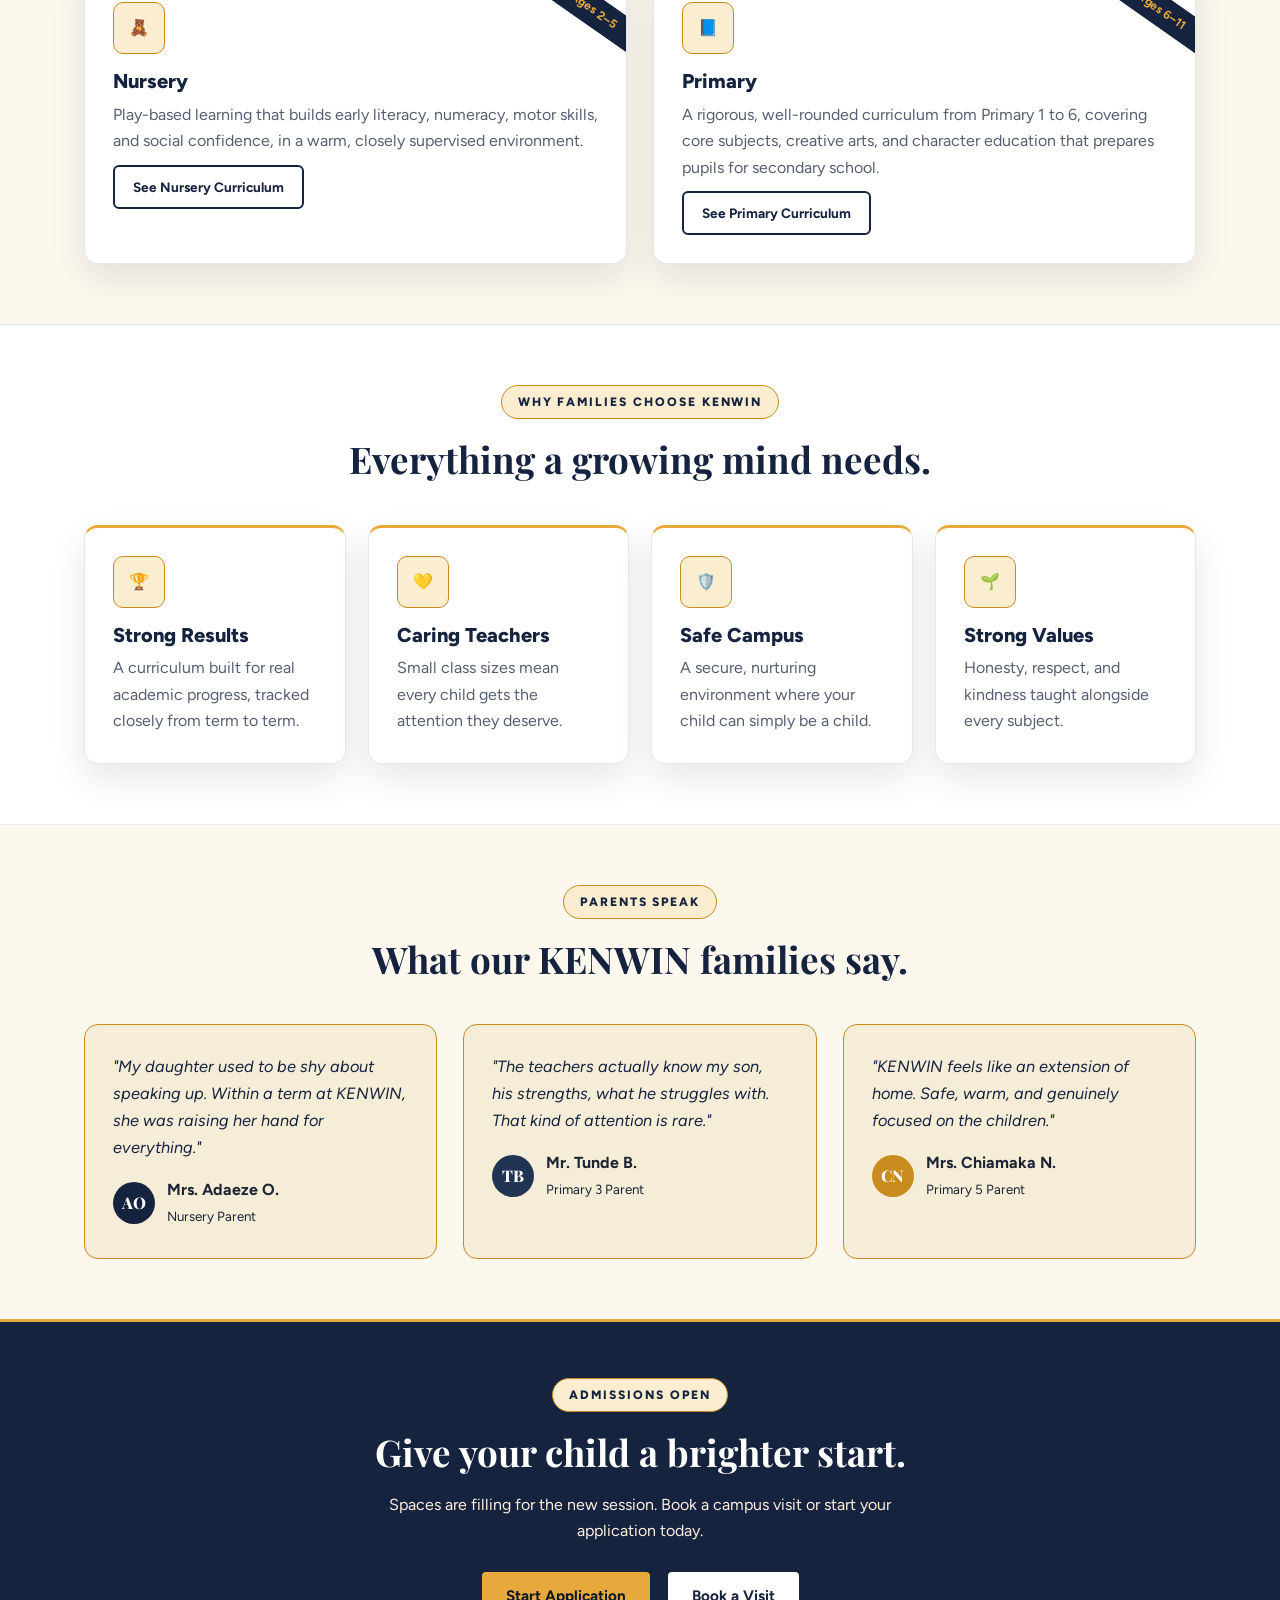
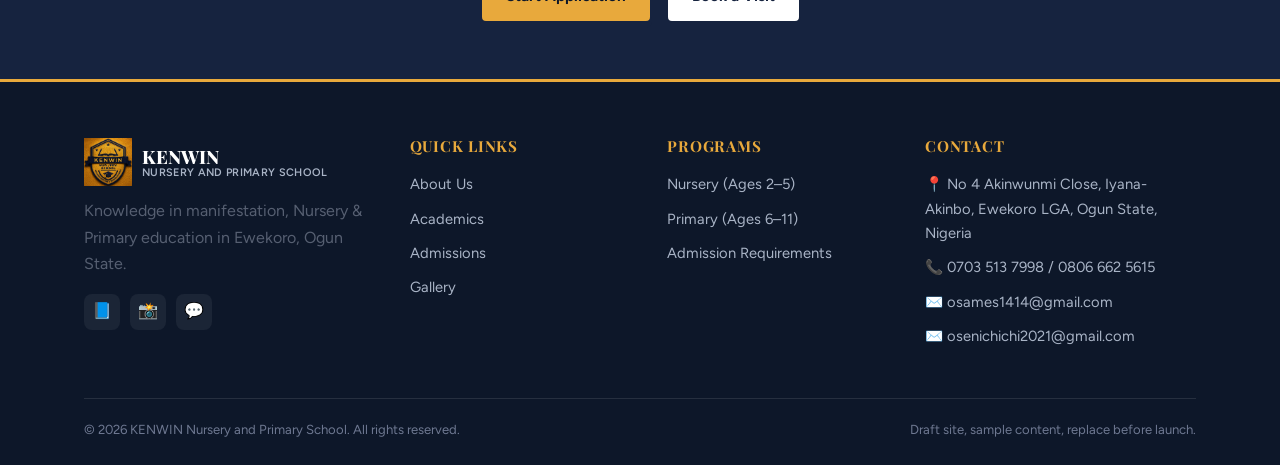
==== commit 70c6fa9b: "Expand header/footer logo to full school name" ====
--- a/index.html
+++ b/index.html
@@ -15,7 +15,8 @@
 <header class="site-header">
   <div class="container nav">
     <a href="index.html" class="logo">
-      <img src="images/logo.jpeg" alt="KENWIN Nursery and Primary School crest" class="logo-img"> KENWIN
+      <img src="images/logo.jpeg" alt="KENWIN Nursery and Primary School crest" class="logo-img">
+      <span class="logo-text"><span class="logo-name">KENWIN</span><span class="logo-sub">Nursery and Primary School</span></span>
     </a>
     <nav class="nav-links">
       <a href="index.html" class="active">Home</a>
@@ -182,7 +183,8 @@
     <div class="footer-grid">
       <div>
         <a href="index.html" class="logo">
-          <img src="images/logo.jpeg" alt="KENWIN Nursery and Primary School crest" class="logo-img"> KENWIN
+          <img src="images/logo.jpeg" alt="KENWIN Nursery and Primary School crest" class="logo-img">
+      <span class="logo-text"><span class="logo-name">KENWIN</span><span class="logo-sub">Nursery and Primary School</span></span>
         </a>
         <p style="margin-top:12px; max-width:28ch;">Knowledge in manifestation, Nursery & Primary education in Ewekoro, Ogun State.</p>
         <div class="social-row">
--- a/styles.css
+++ b/styles.css
@@ -116,6 +116,10 @@
   color: var(--navy);
 }
 .logo-img { width: 48px; height: 48px; object-fit: contain; flex-shrink: 0; }
+.logo-text { display: flex; flex-direction: column; line-height: 1.15; }
+.logo-name { font-family: var(--font-display); font-weight: 800; font-size: 1.15rem; }
+.logo-sub { font-family: var(--font-body); font-weight: 600; font-size: 0.68rem; text-transform: uppercase; letter-spacing: 0.03em; color: var(--ink-soft); }
+.site-footer .logo-sub { color: #A9B4C6; }
 
 .nav-links {
   display: flex;
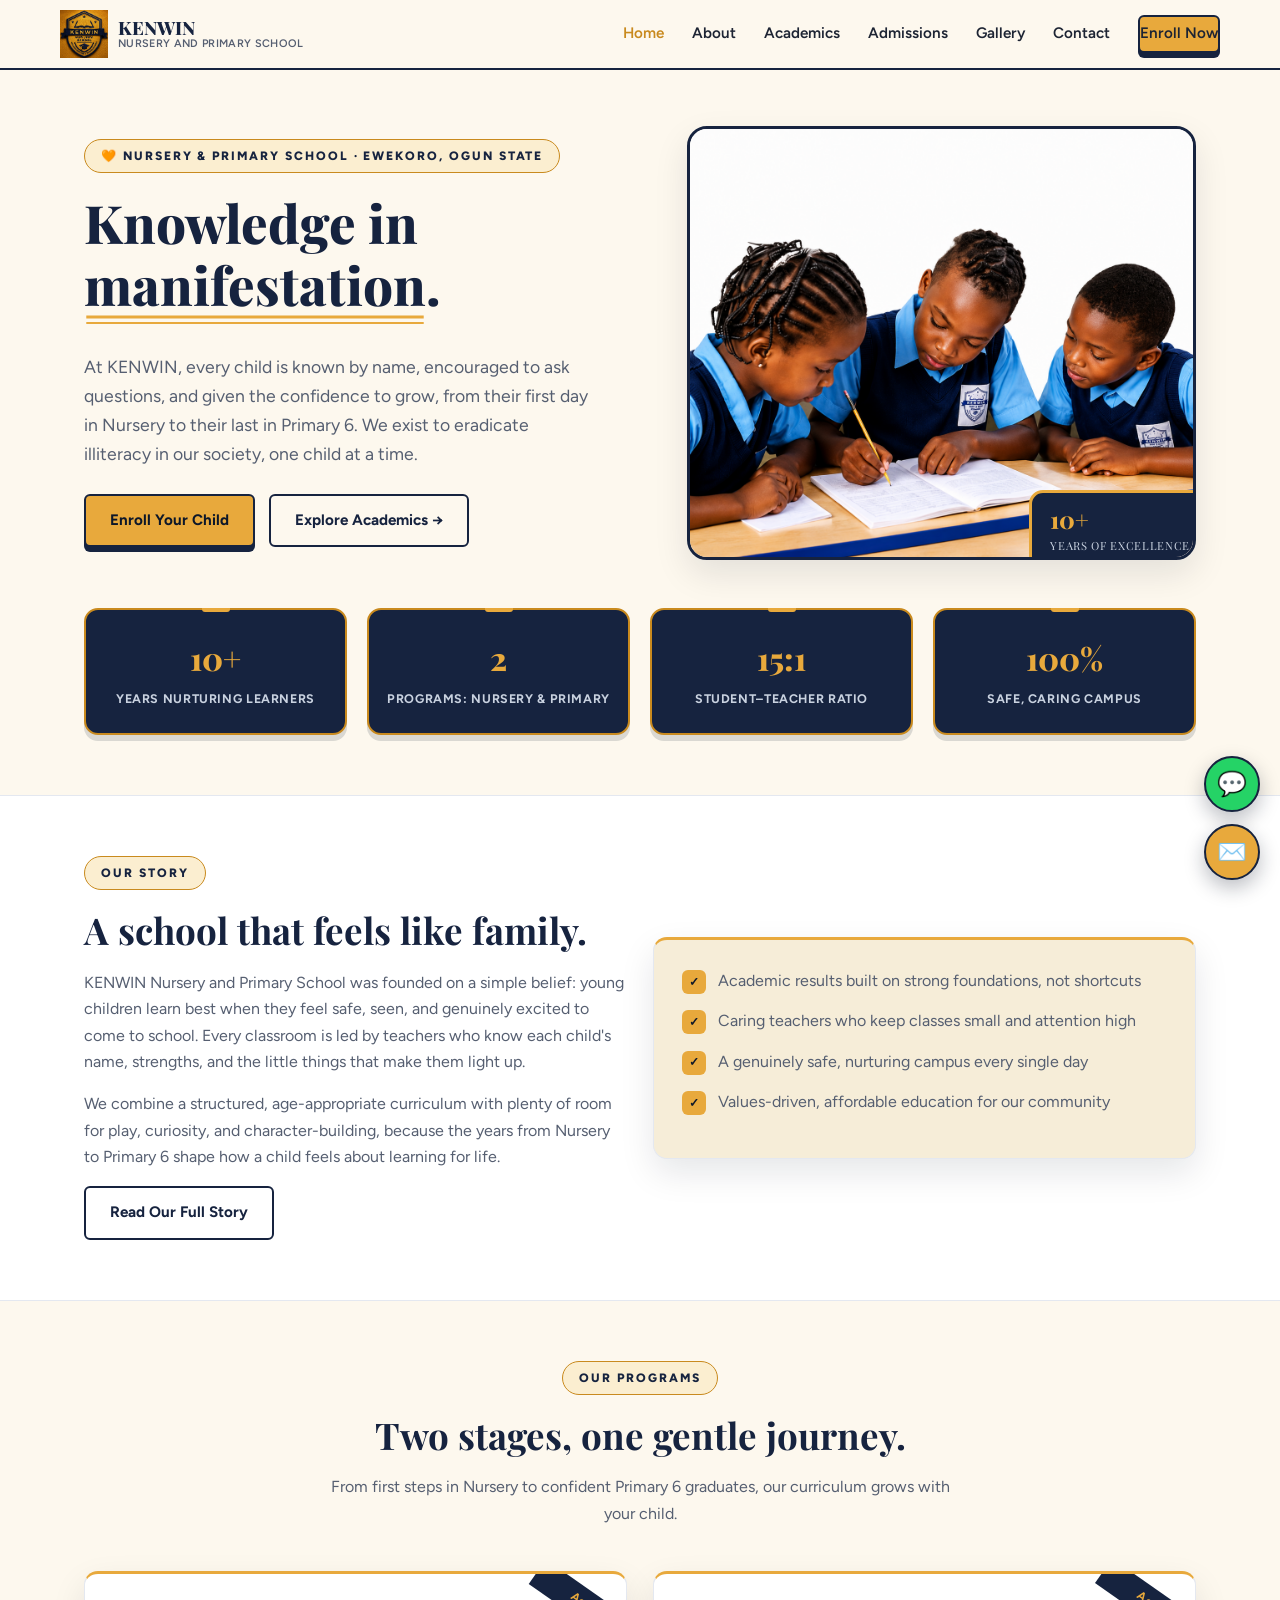
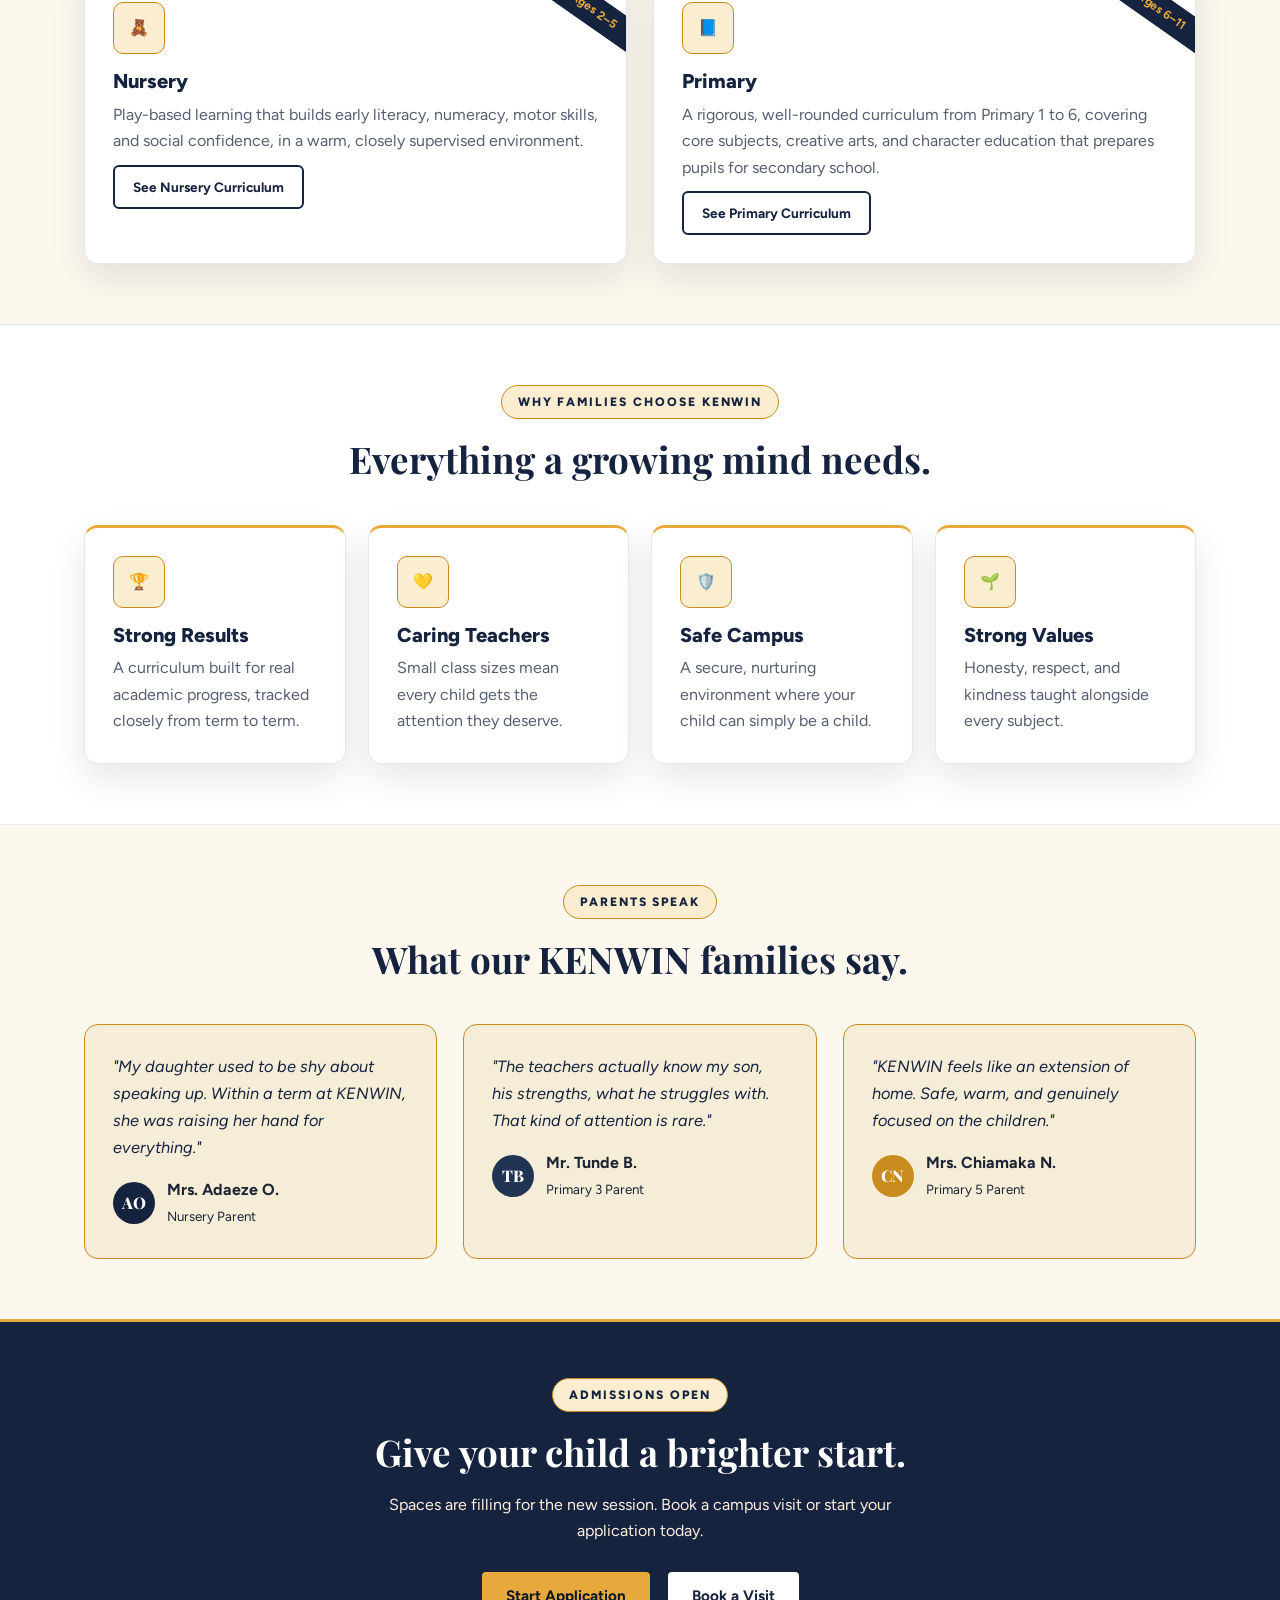
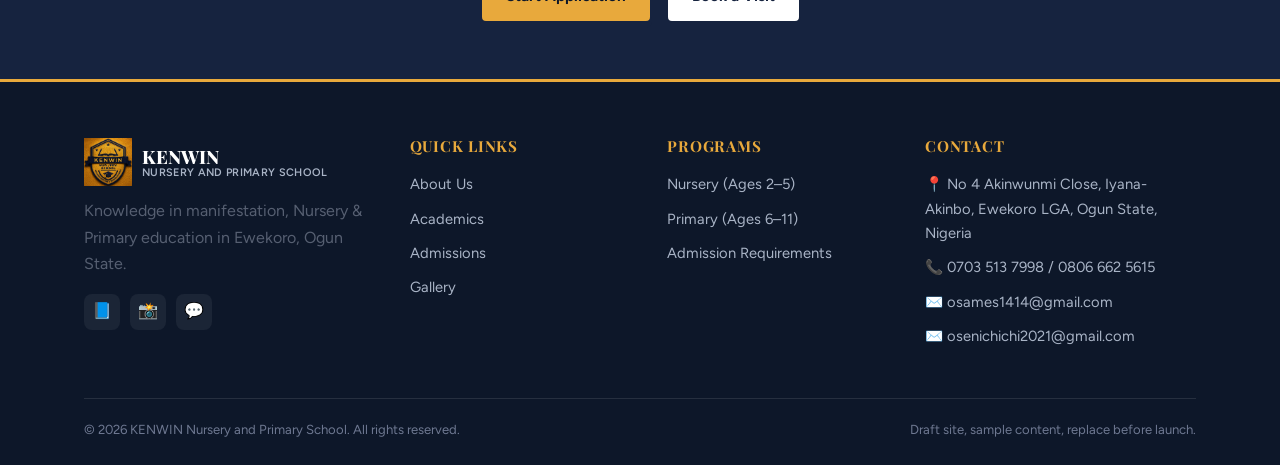
==== commit 3f708e51: "Use pupils-reading-together photo as hero on homepage and admissions" ====
--- a/index.html
+++ b/index.html
@@ -48,7 +48,7 @@
     </div>
     <div class="hero-art">
       <div class="hero-photo">
-        <img src="images/outdoor-play.jpeg" alt="KENWIN pupils playing together outdoors">
+        <img src="images/pupils-reading-together.jpeg" alt="KENWIN pupils reading together at a desk">
         <div class="badge-float"><span class="num">10+</span><span class="label">Years of Excellence</span></div>
       </div>
     </div>
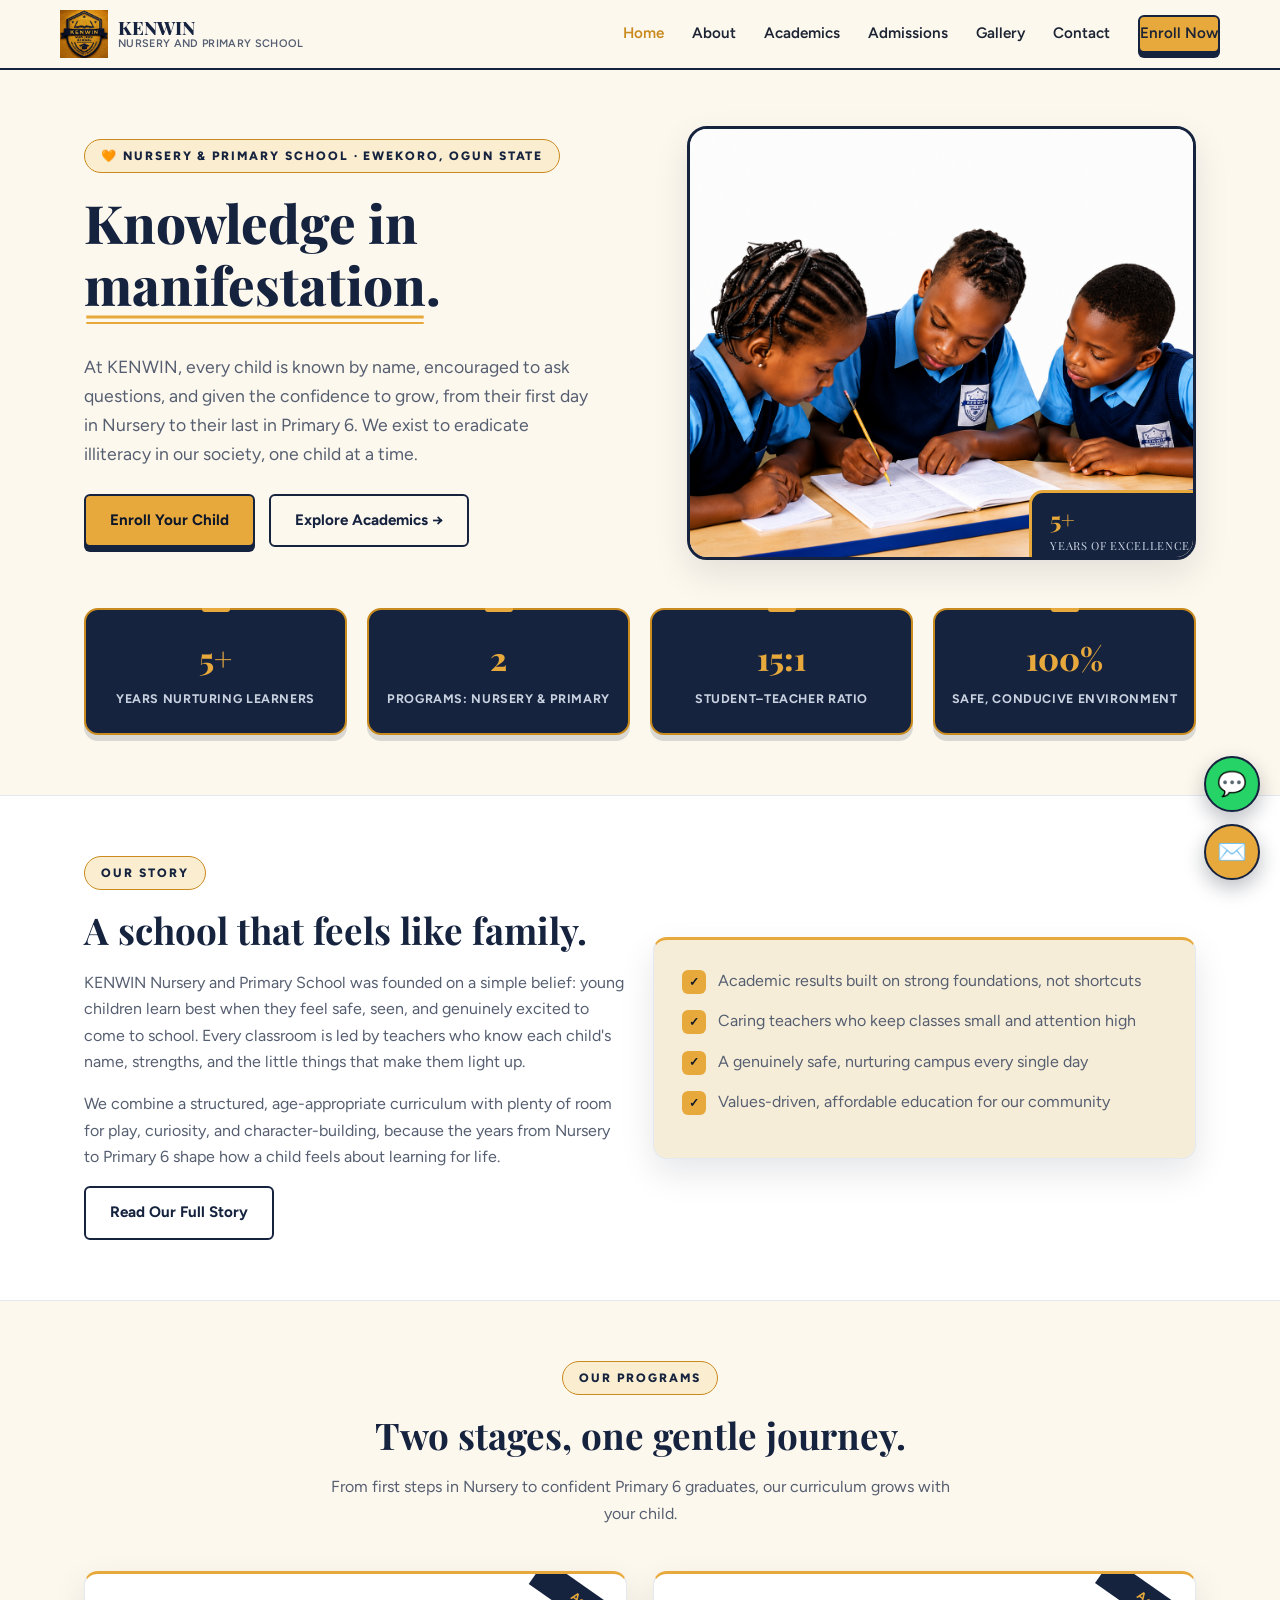
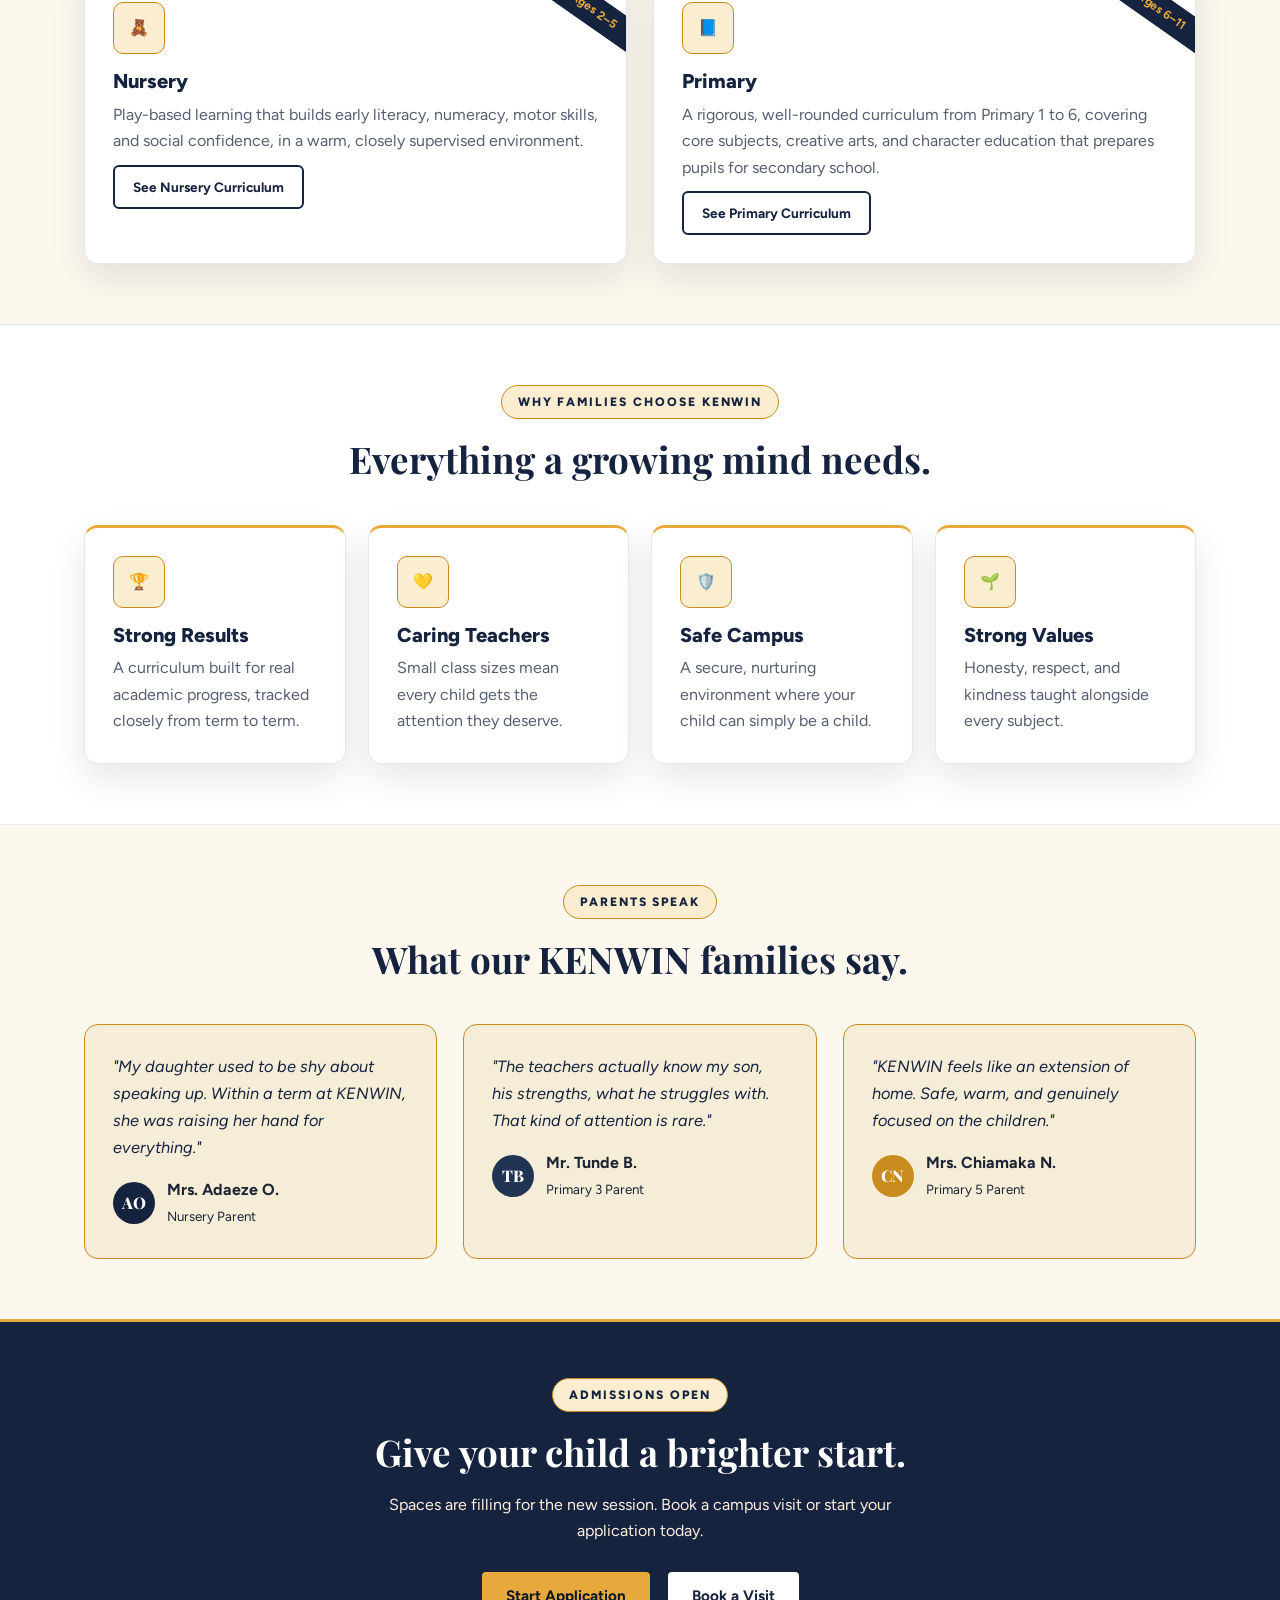
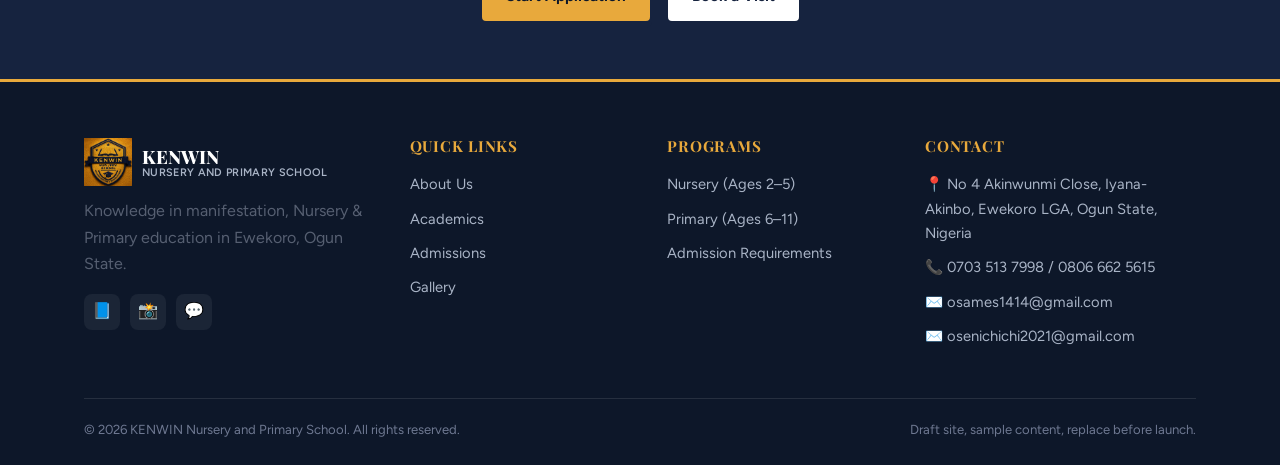
==== commit e30001f3: "Update years to 5+ and campus label" ====
--- a/index.html
+++ b/index.html
@@ -49,7 +49,7 @@
     <div class="hero-art">
       <div class="hero-photo">
         <img src="images/pupils-reading-together.jpeg" alt="KENWIN pupils reading together at a desk">
-        <div class="badge-float"><span class="num">10+</span><span class="label">Years of Excellence</span></div>
+        <div class="badge-float"><span class="num">5+</span><span class="label">Years of Excellence</span></div>
       </div>
     </div>
   </div>
@@ -57,10 +57,10 @@
 
 <div class="container">
   <div class="stat-strip">
-    <div class="stat-block"><span class="num">10+</span><span class="label">Years Nurturing Learners</span></div>
+    <div class="stat-block"><span class="num">5+</span><span class="label">Years Nurturing Learners</span></div>
     <div class="stat-block"><span class="num">2</span><span class="label">Programs: Nursery & Primary</span></div>
     <div class="stat-block"><span class="num">15:1</span><span class="label">Student–Teacher Ratio</span></div>
-    <div class="stat-block"><span class="num">100%</span><span class="label">Safe, Caring Campus</span></div>
+    <div class="stat-block"><span class="num">100%</span><span class="label">Safe, Conducive Environment</span></div>
   </div>
 </div>
 
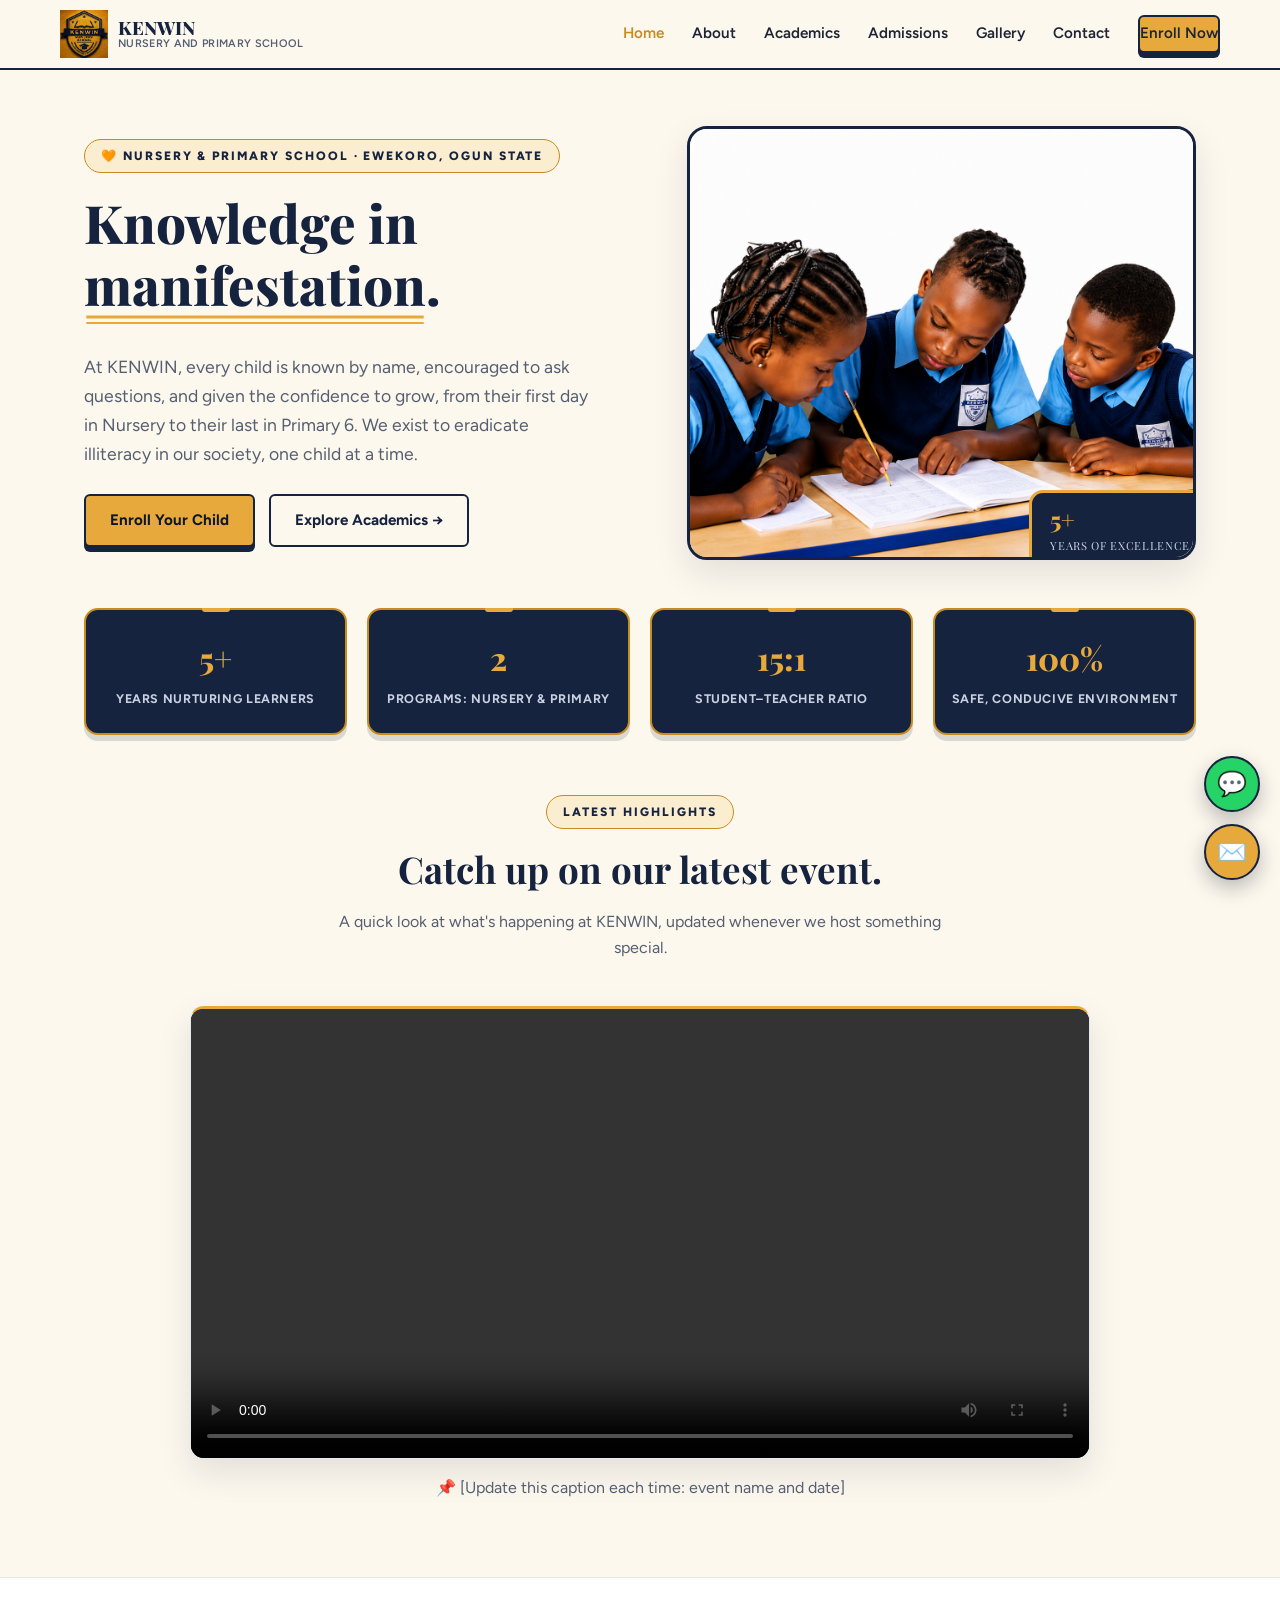
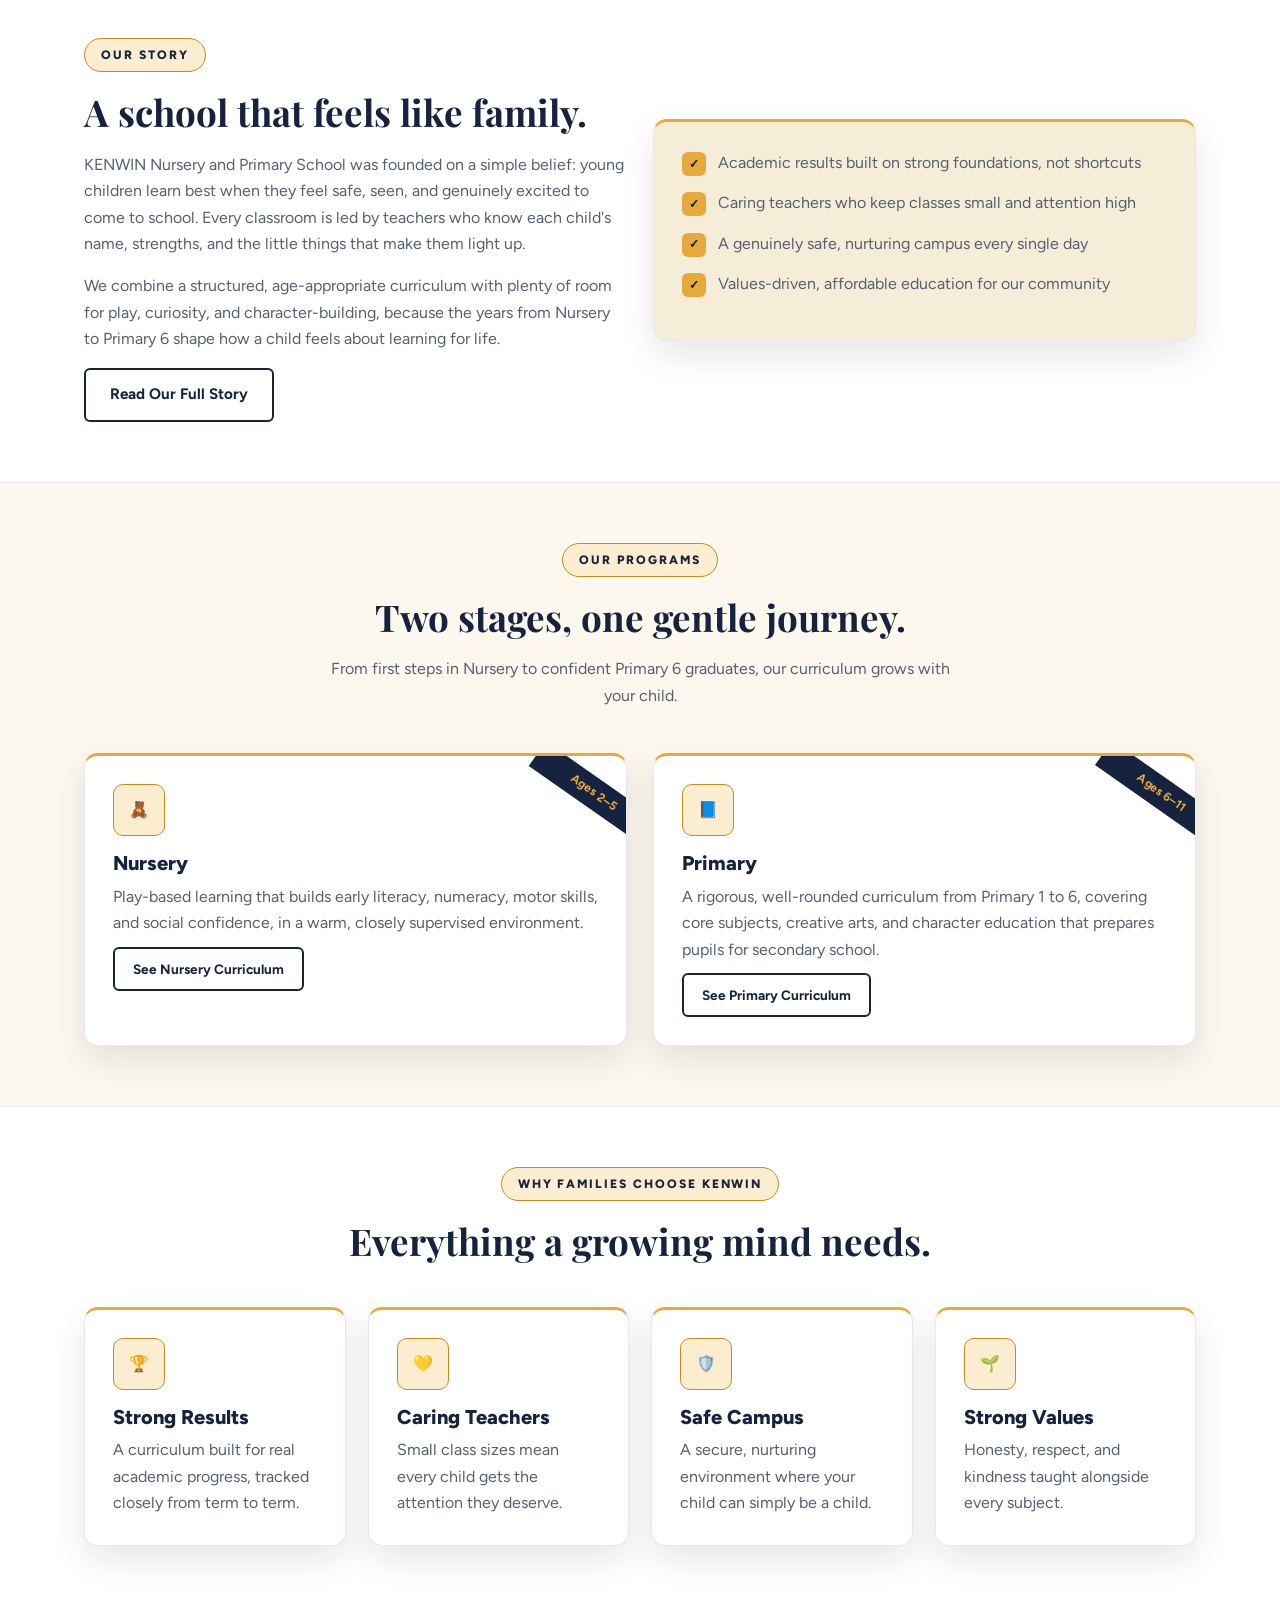
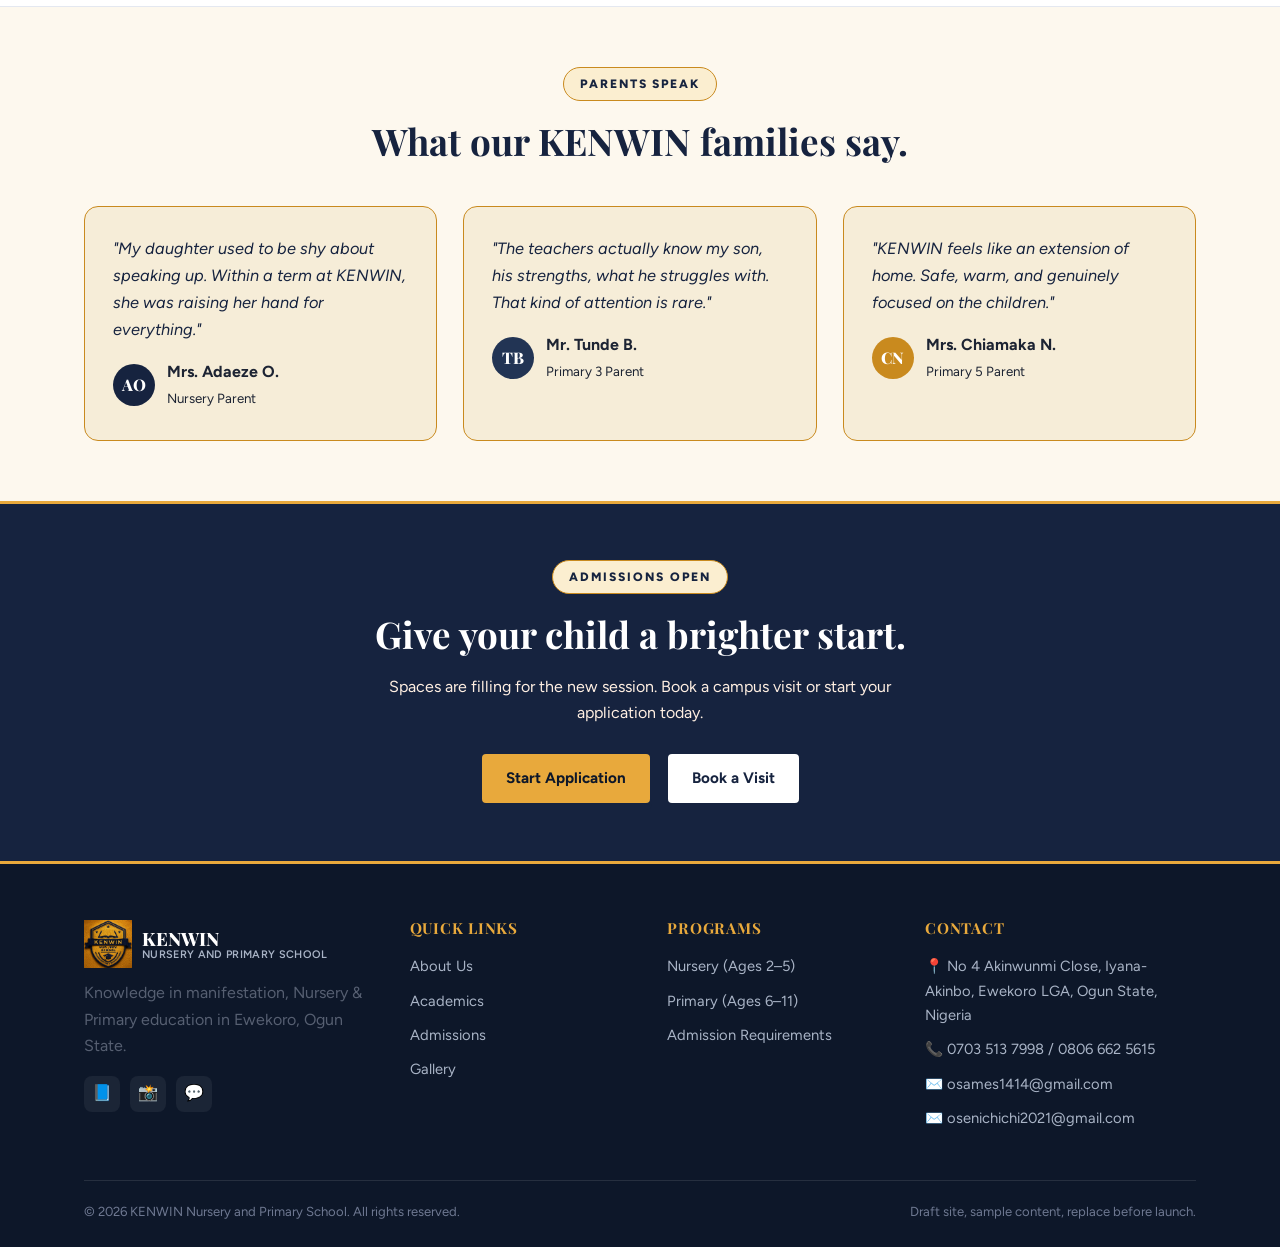
==== commit c5f0e2b8: "Add latest event video section to homepage" ====
--- a/index.html
+++ b/index.html
@@ -64,6 +64,23 @@
   </div>
 </div>
 
+<section class="section" style="padding-top:0;">
+  <div class="container">
+    <div class="section-head center">
+      <span class="eyebrow yellow">Latest Highlights</span>
+      <h2>Catch up on our latest event.</h2>
+      <p>A quick look at what's happening at KENWIN, updated whenever we host something special.</p>
+    </div>
+    <div class="card" style="padding:0; overflow:hidden; max-width:900px; margin:0 auto;">
+      <video controls style="width:100%; display:block; background:#000;">
+        <source src="videos/latest-event.mp4" type="video/mp4">
+        Your browser does not support the video tag.
+      </video>
+    </div>
+    <p style="text-align:center; margin-top:16px; color:var(--ink-soft);">📌 [Update this caption each time: event name and date]</p>
+  </div>
+</section>
+
 <section class="section section-alt">
   <div class="container">
     <div class="grid-2" style="align-items:center;">
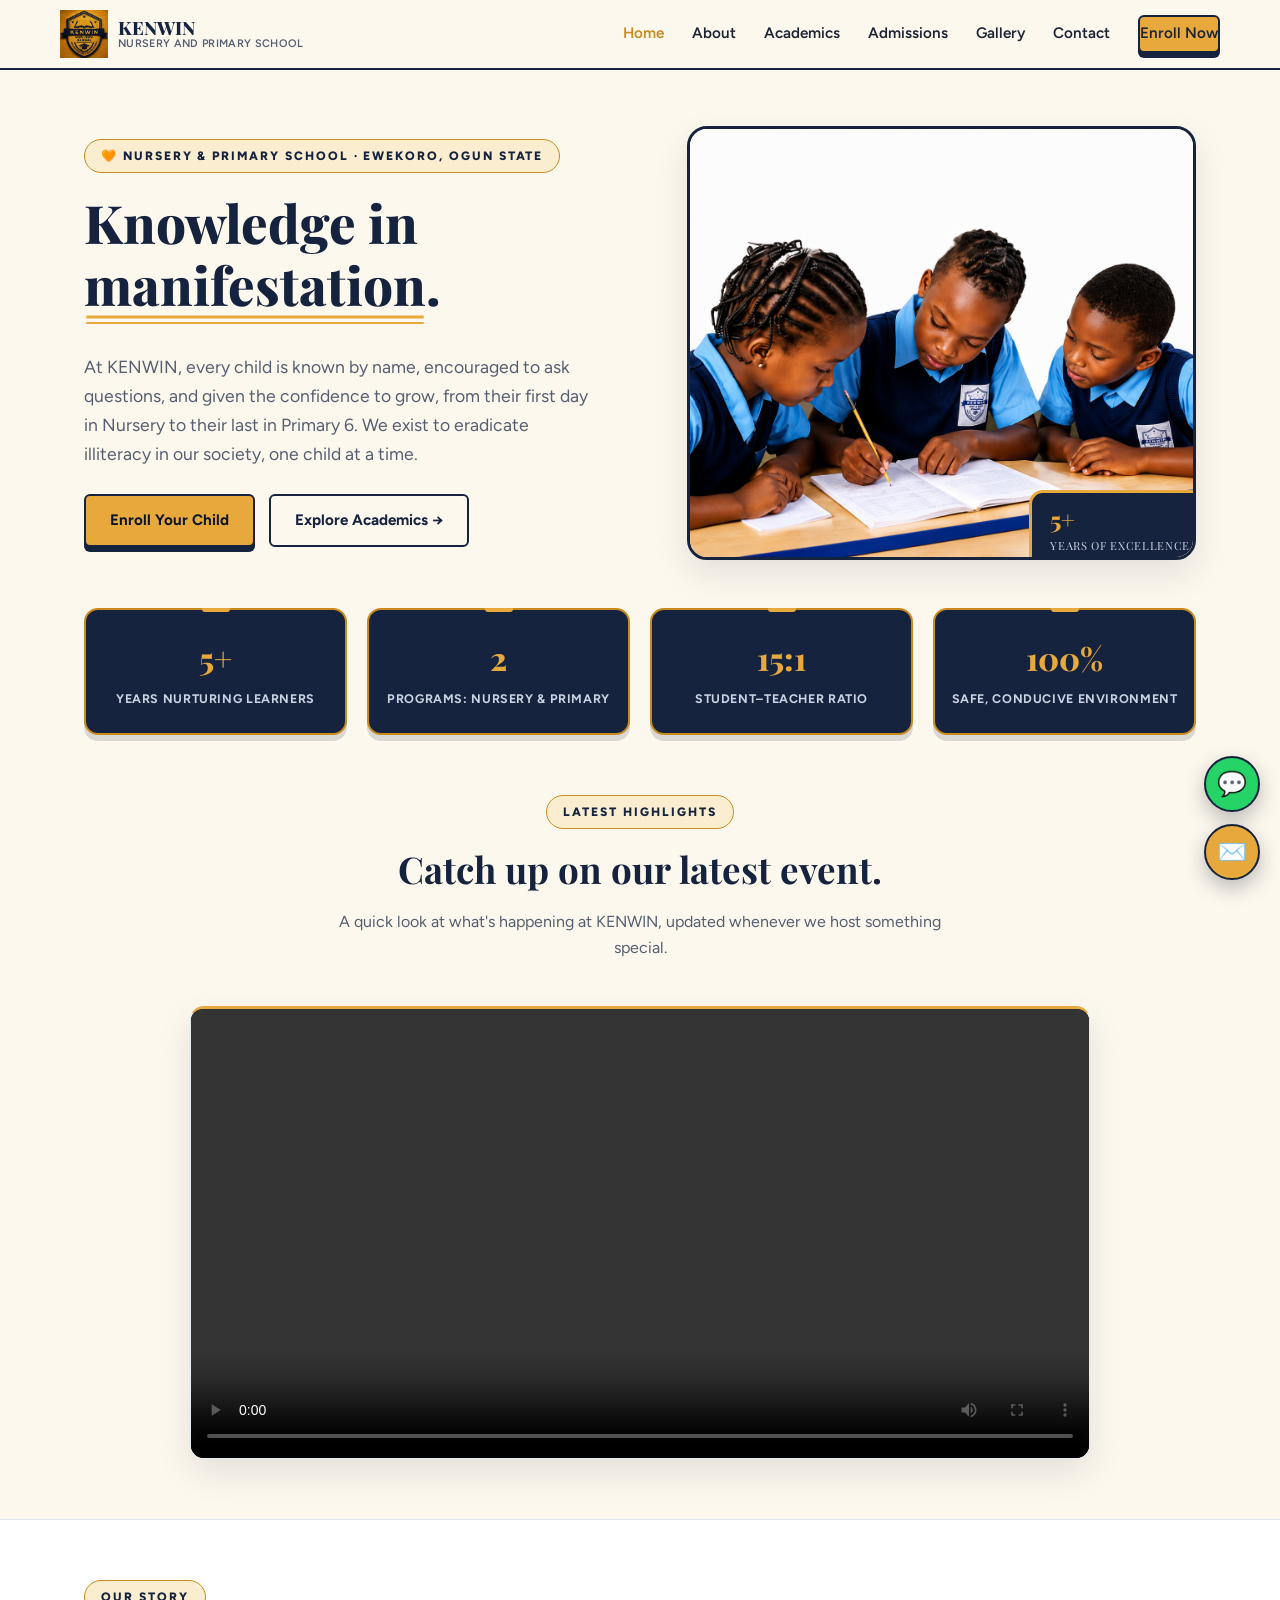
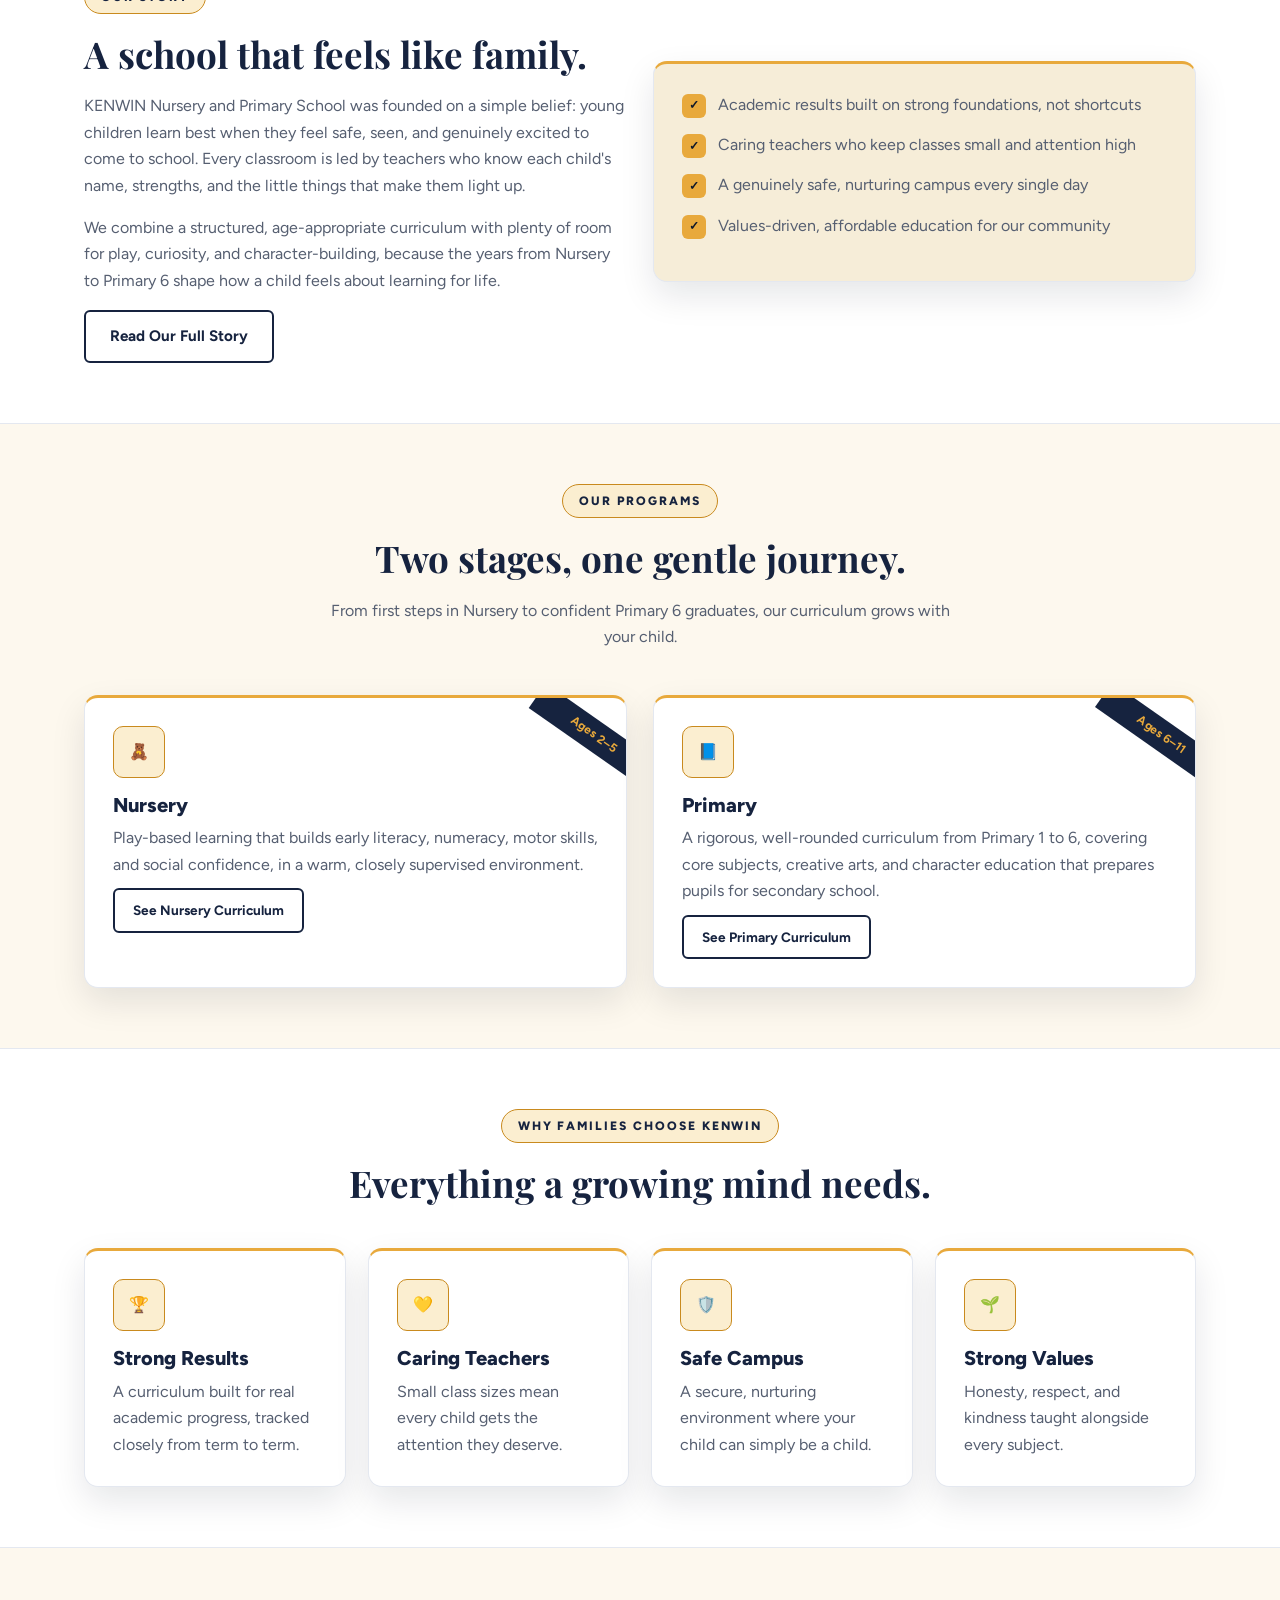
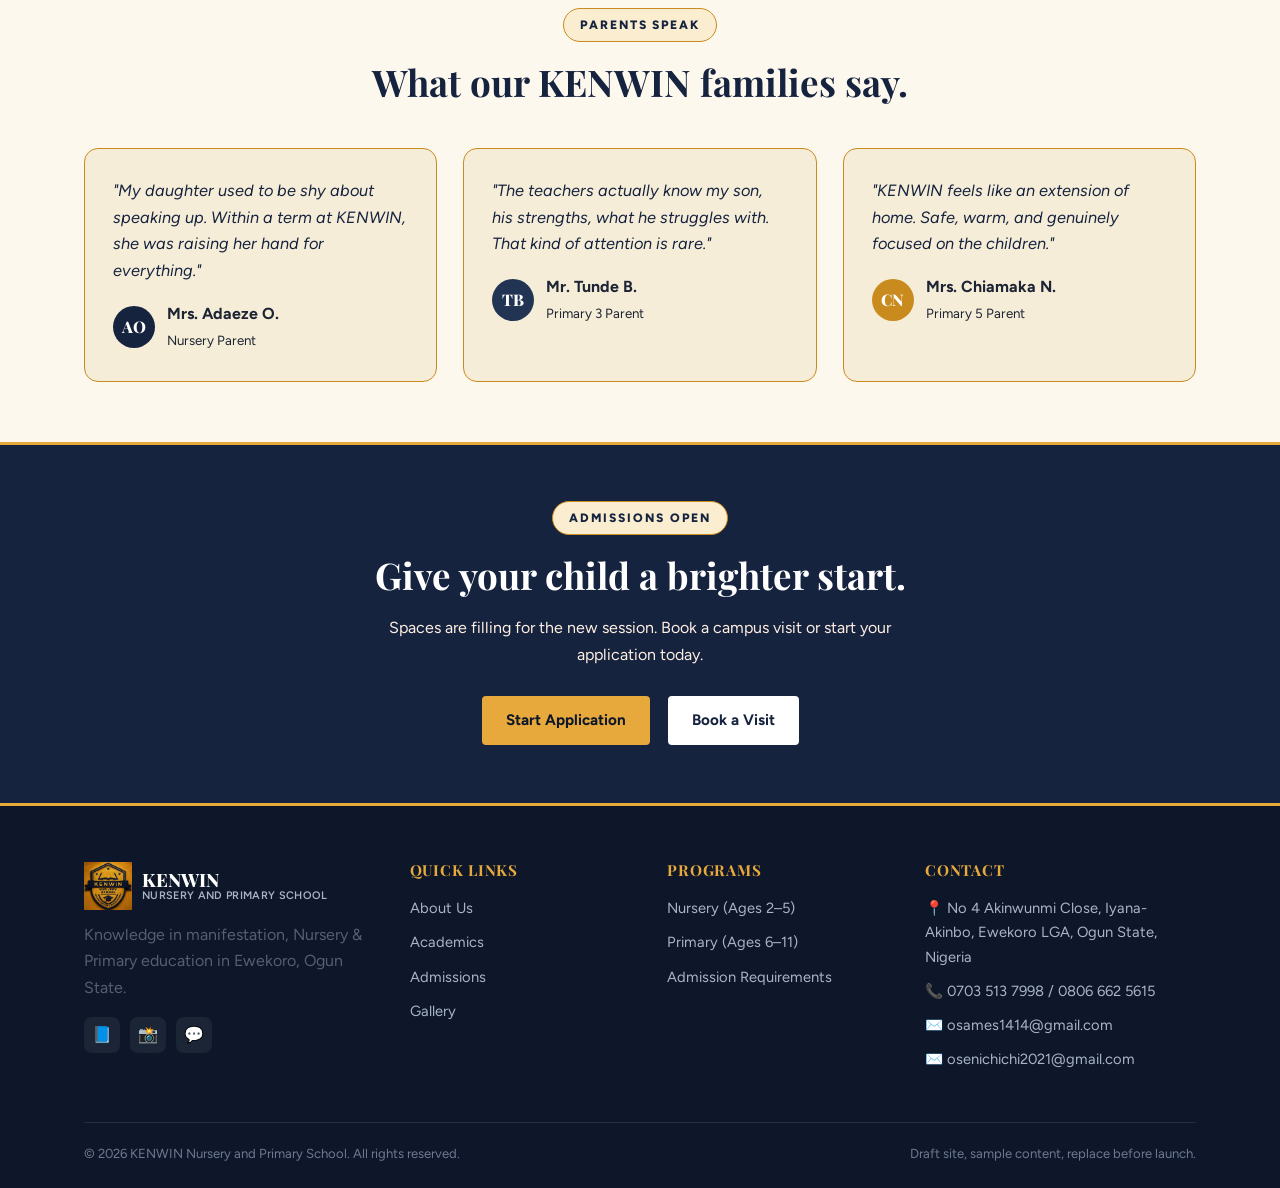
==== commit 31ea17e2: "Replace event video with properly converted MP4, remove placeholder caption" ====
--- a/index.html
+++ b/index.html
@@ -77,7 +77,6 @@
         Your browser does not support the video tag.
       </video>
     </div>
-    <p style="text-align:center; margin-top:16px; color:var(--ink-soft);">📌 [Update this caption each time: event name and date]</p>
   </div>
 </section>
 
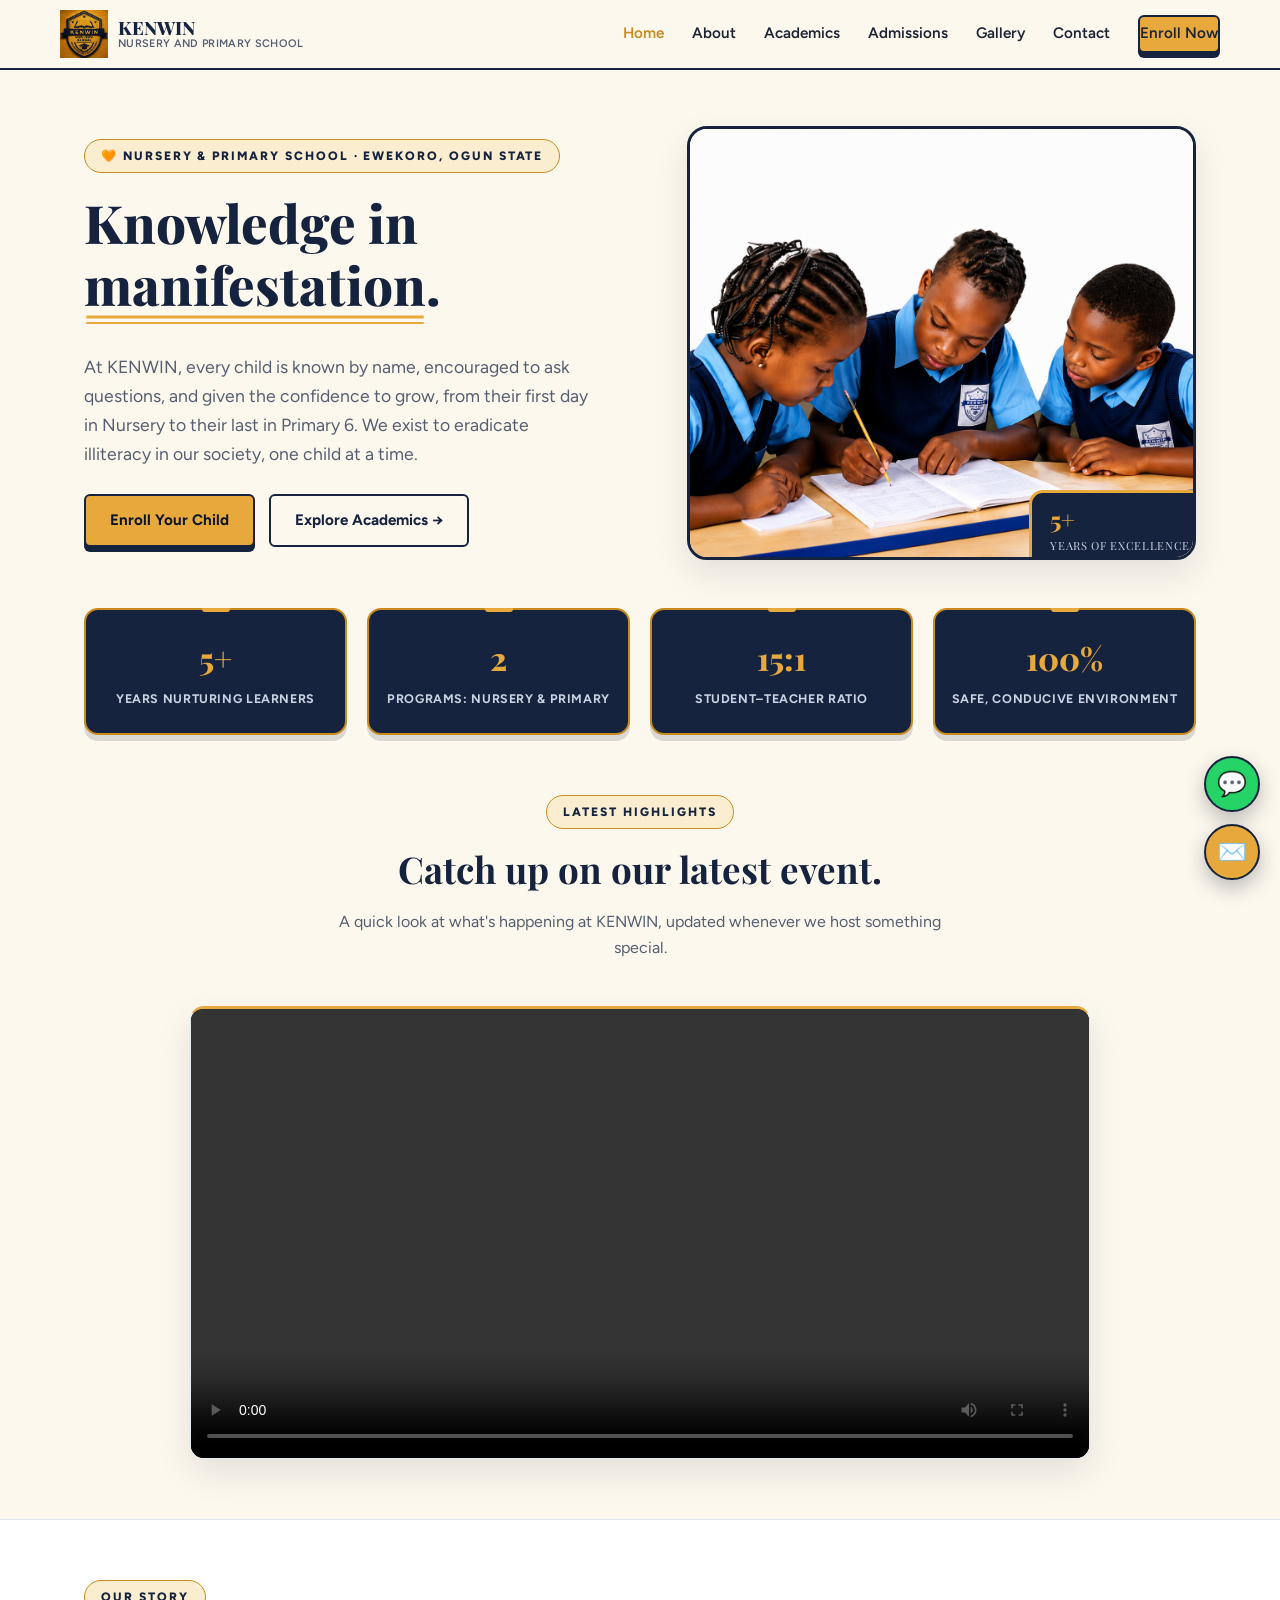
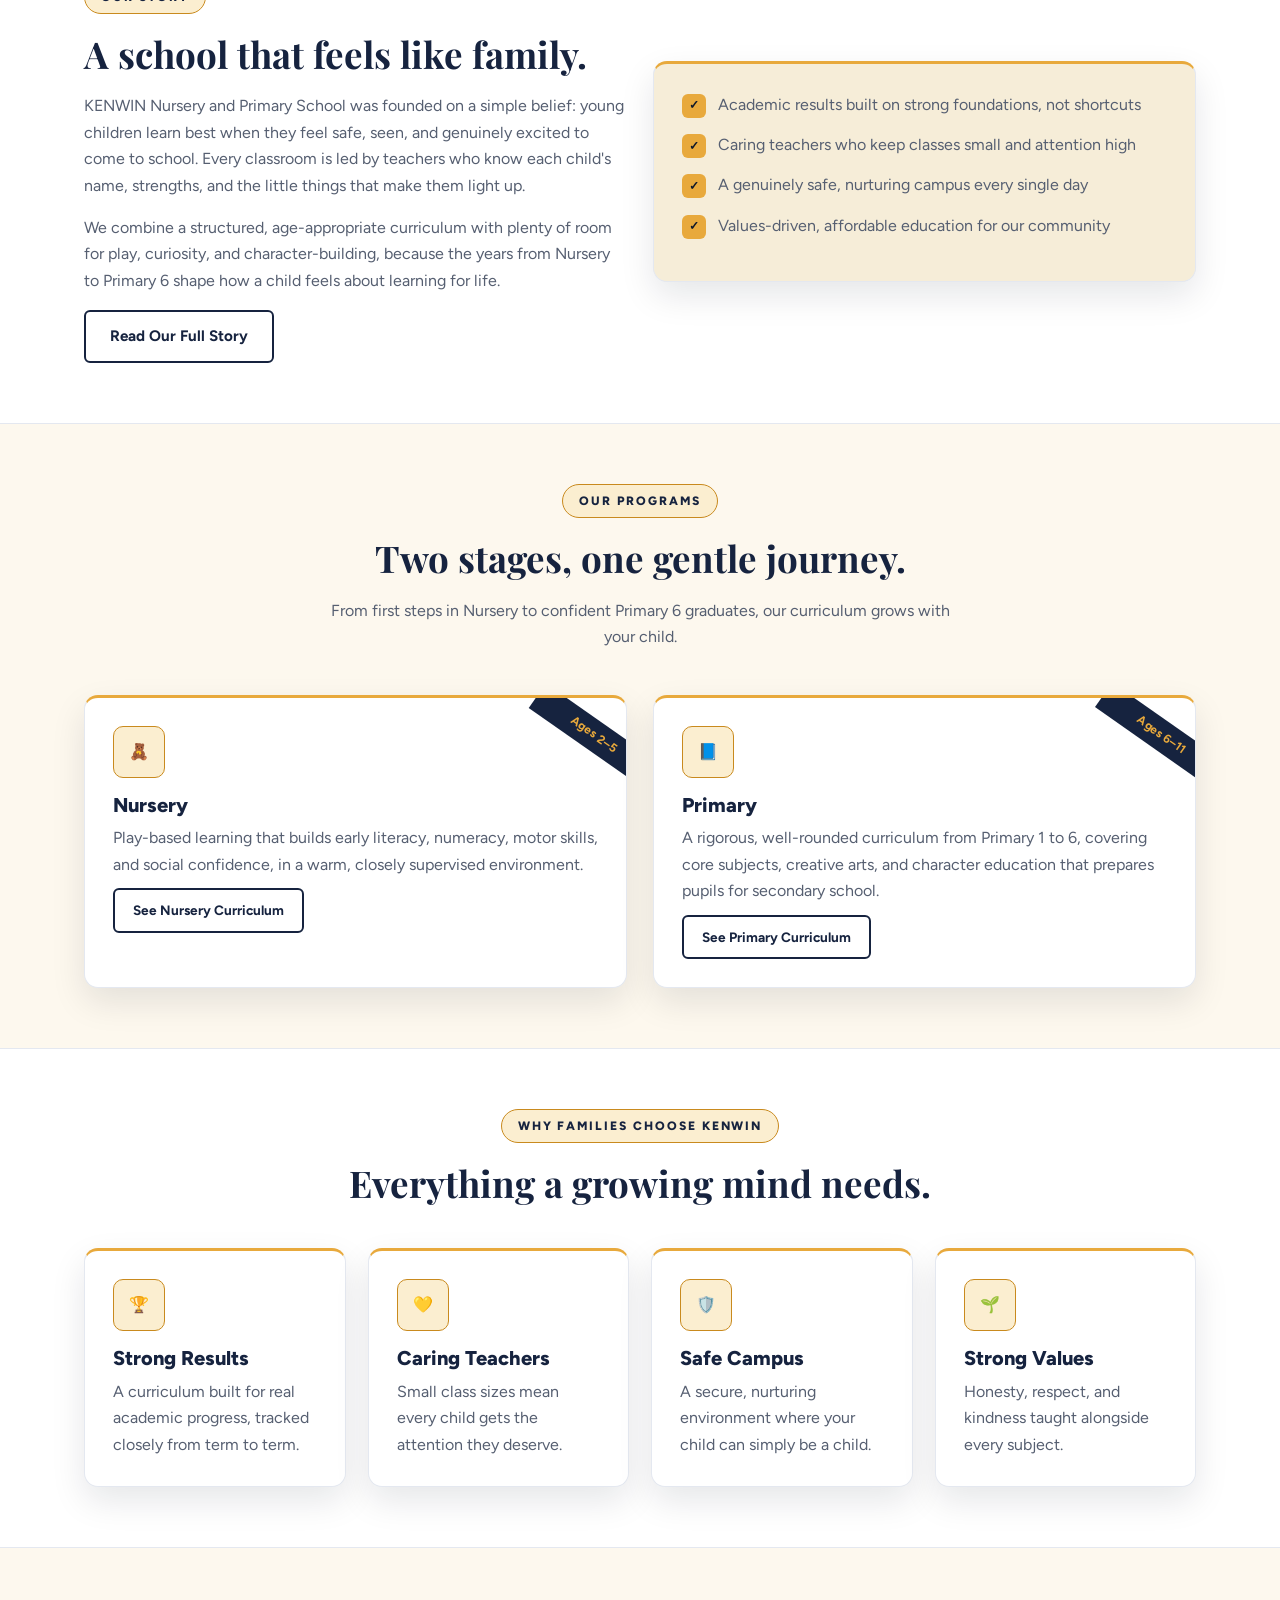
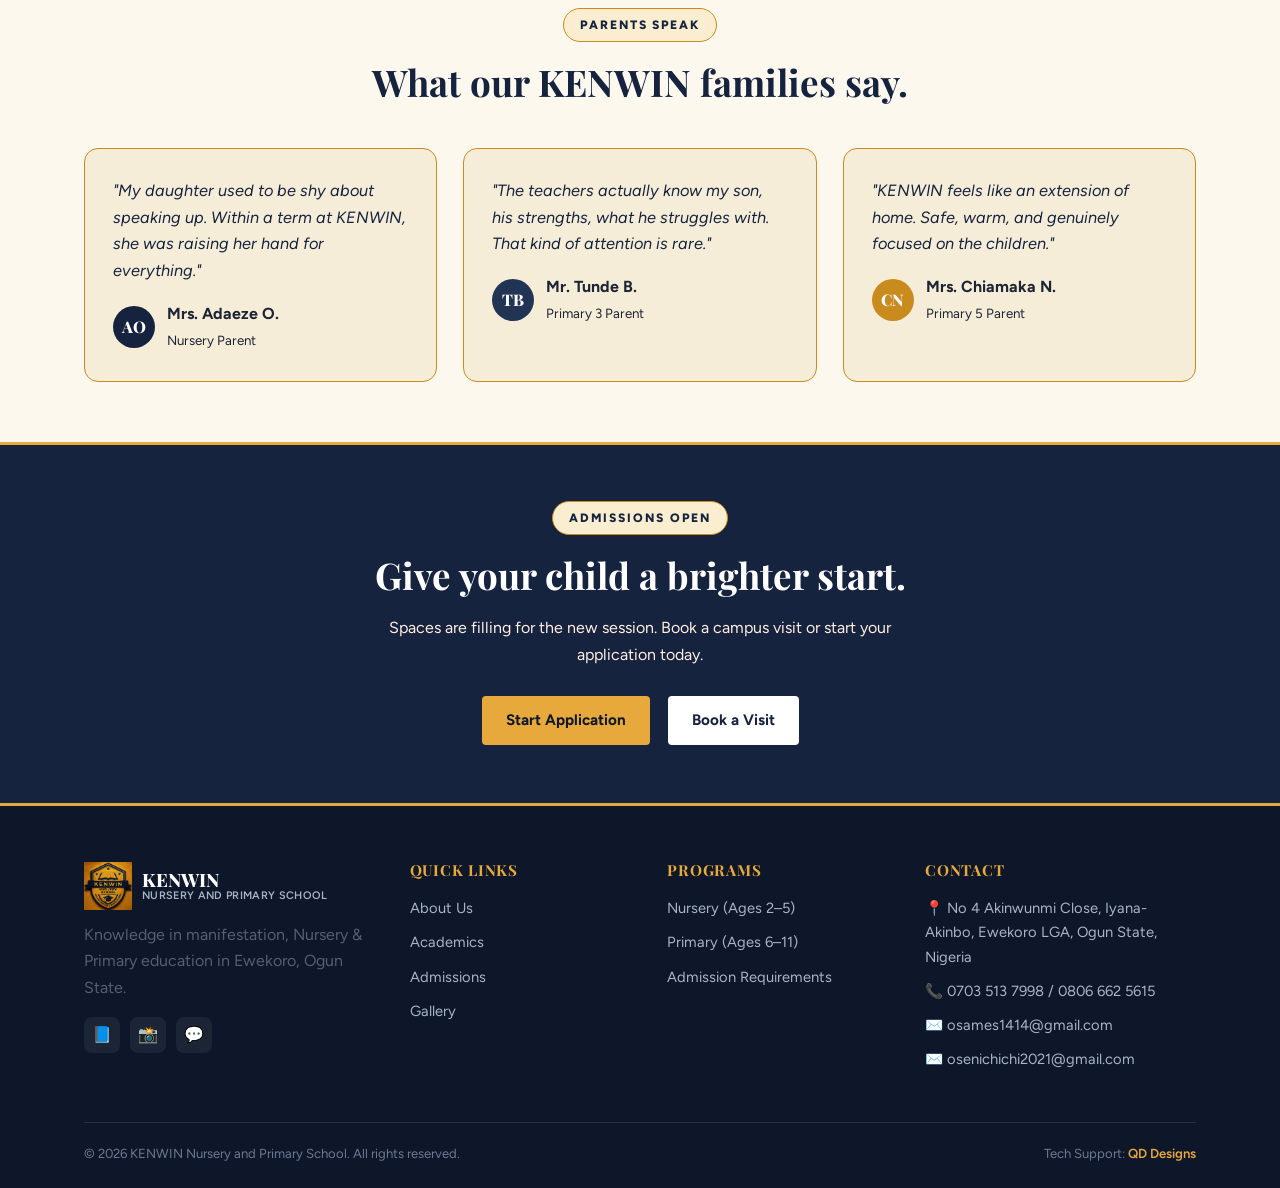
==== commit ad45c608: "Add Tech Support credit, remove draft banner text" ====
--- a/index.html
+++ b/index.html
@@ -238,7 +238,7 @@
     </div>
     <div class="footer-bottom">
       <span>© 2026 KENWIN Nursery and Primary School. All rights reserved.</span>
-      <span>Draft site, sample content, replace before launch.</span>
+      <span>Tech Support: <a href="https://wa.me/2349074318065" target="_blank" rel="noopener noreferrer" style="color:var(--gold); font-weight:600;">QD Designs</a></span>
     </div>
   </div>
 </footer>
